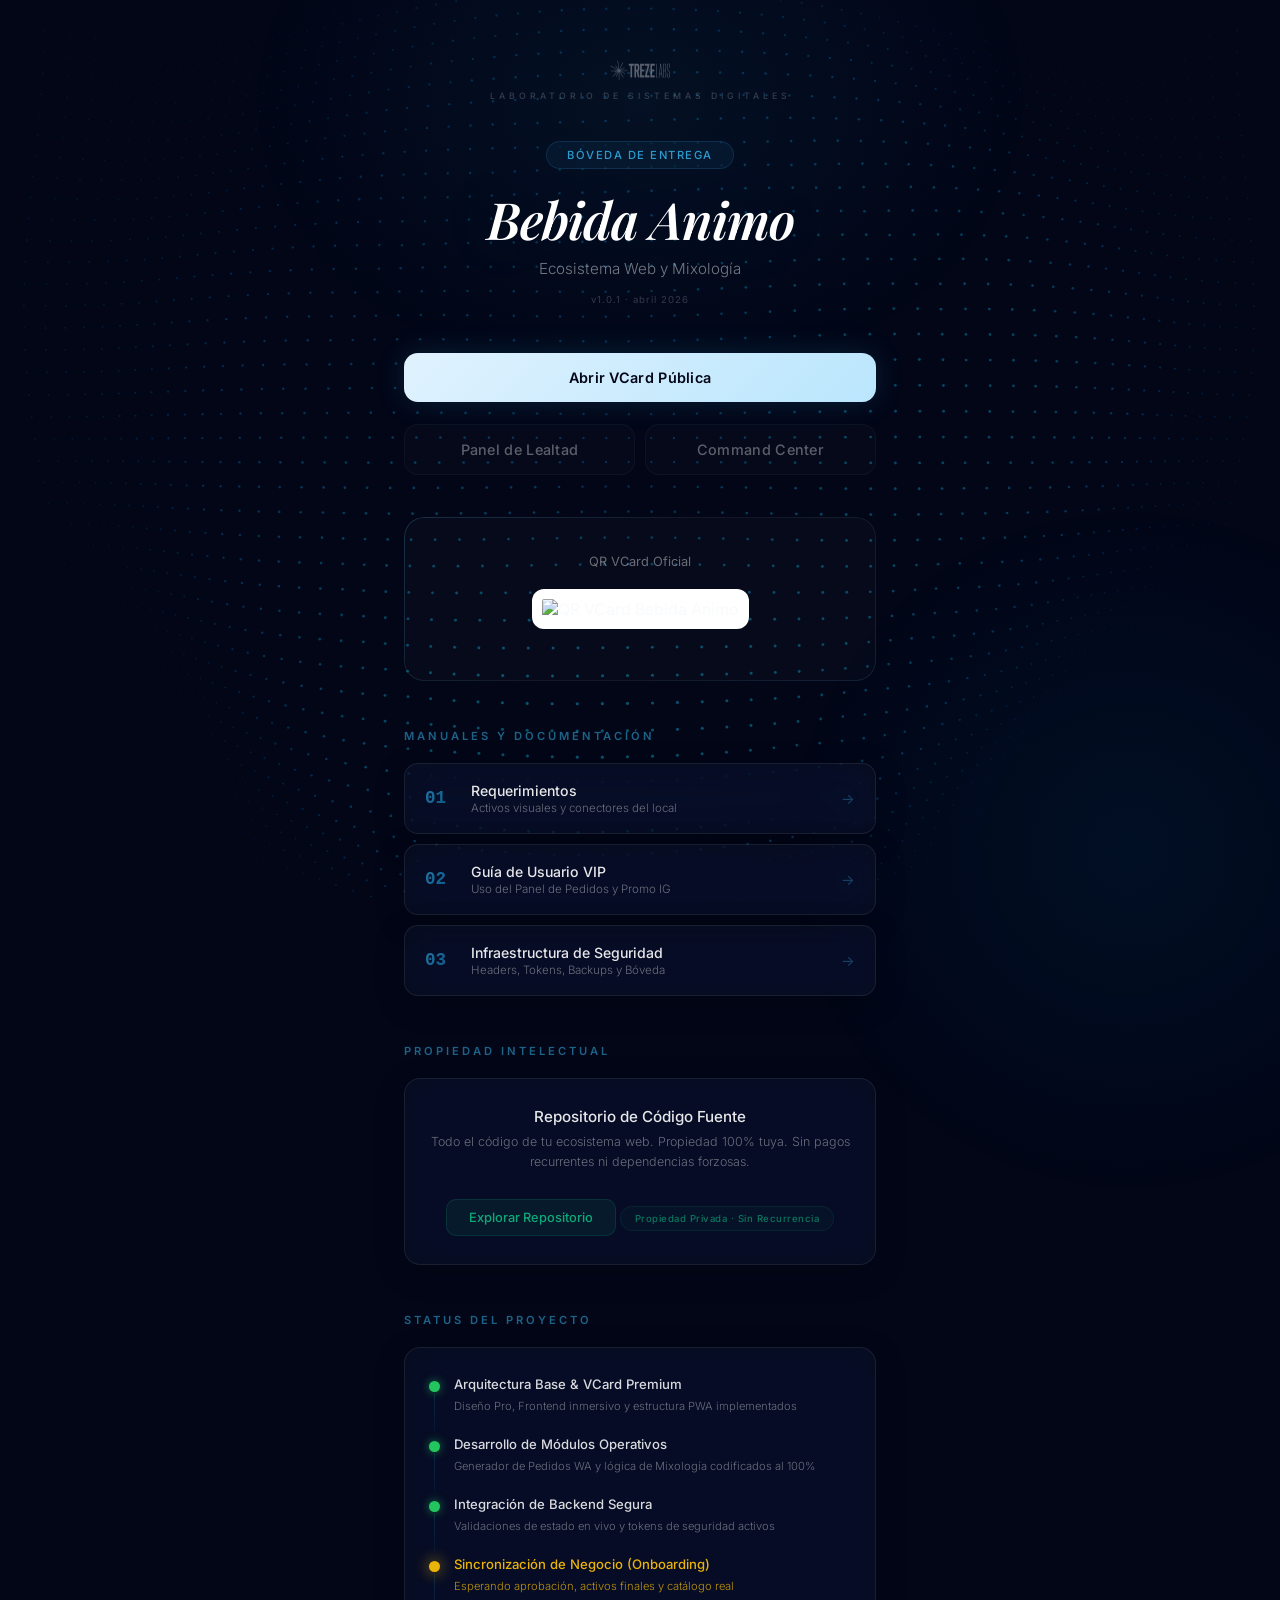
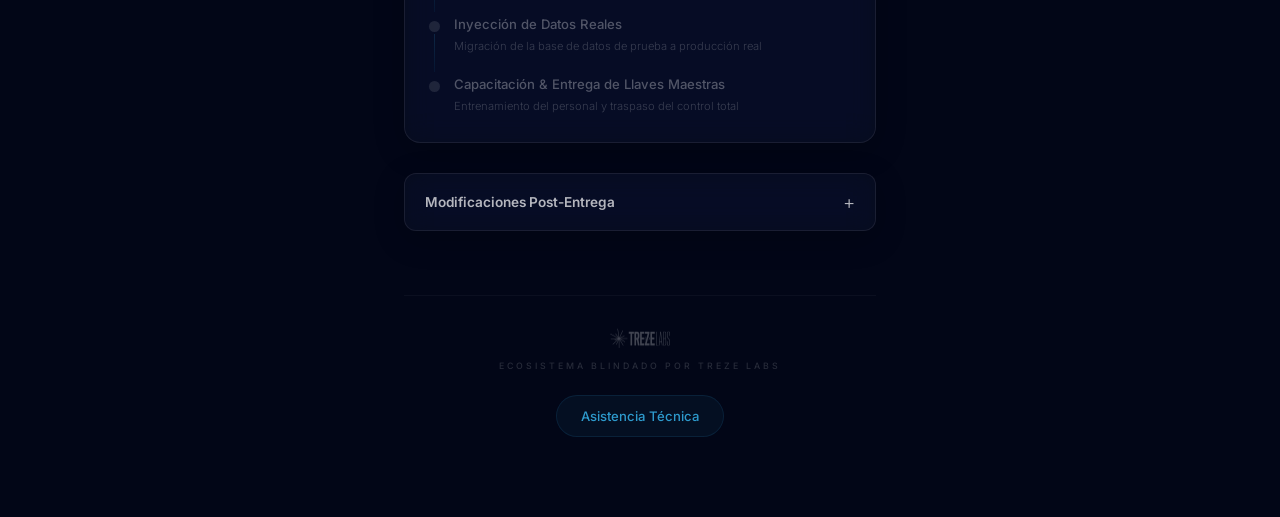
==== Documentos_Cliente/index.html @ b55b3579 "refactor(boveda): Adapt portal to Treze Labs agency 'System' standard (access grid, full timeline, a" ====
<!DOCTYPE html>
<html lang="es">
<head>
    <meta charset="UTF-8">
    <meta name="viewport" content="width=device-width, initial-scale=1.0">
    <title>Bóveda | Bebida Animo — Treze Labs</title>
    <meta name="description" content="Portal de entrega oficial — Bebida Animo por Treze Labs.">
    
    <meta property="og:title" content="Bóveda de Entrega | Bebida Animo">
    <meta property="og:description" content="Documentación completa y ecosistema premium. Construido por Treze Labs.">
    <meta property="og:url" content="https://vcard-bebida-animo.vercel.app/Documentos_Cliente">
    <meta property="og:type" content="website">

    <link rel="preconnect" href="https://fonts.googleapis.com">
    <link rel="preconnect" href="https://fonts.gstatic.com" crossorigin>
    <link href="https://fonts.googleapis.com/css2?family=Inter:wght@300;400;500;600&family=Playfair+Display:ital,wght@1,600&display=swap" rel="stylesheet">
    <style>
        * { margin:0; padding:0; box-sizing:border-box; }

        body {
            font-family: 'Inter', -apple-system, BlinkMacSystemFont, sans-serif;
            background: #020617; /* Slate-950 */
            color: #f8fafc;
            min-height: 100vh;
            overflow-x: hidden;
        }

        /* ===== 3D PARTICLE MESH ===== */
        canvas#mesh { position:fixed; top:0; left:0; width:100%; height:100%; z-index:0; }

        /* Ambient glow overlays */
        .glow-top { position:fixed; top:-200px; left:50%; transform:translateX(-50%); width:800px; height:600px; background:radial-gradient(ellipse, rgba(56,189,248,0.06) 0%, transparent 70%); z-index:0; pointer-events:none; }
        .glow-bottom { position:fixed; bottom:-300px; right:-200px; width:700px; height:700px; background:radial-gradient(ellipse, rgba(2,132,199,0.08) 0%, transparent 70%); z-index:0; pointer-events:none; }

        .container { max-width: 520px; margin: 0 auto; padding: 60px 24px 80px; position: relative; z-index: 1; }

        /* ===== TREZE HEADER ===== */
        .treze-header { text-align: center; margin-bottom: 40px; }
        .treze-header img { height: 20px; filter: brightness(0) invert(1); opacity: 0.35; margin-bottom: 6px; }
        .treze-header span { display:block; font-size:0.55rem; letter-spacing:4px; text-transform:uppercase; color:rgba(255,255,255,0.2); font-weight:500; }

        /* ===== HERO ===== */
        .hero { text-align:center; margin-bottom:48px; }
        .pill { display:inline-block; background:rgba(56,189,248,0.06); border:1px solid rgba(56,189,248,0.15); padding:6px 20px; border-radius:100px; font-size:0.7rem; font-weight:500; letter-spacing:1.5px; text-transform:uppercase; color:rgba(56,189,248,0.8); margin-bottom:24px; backdrop-filter:blur(10px); }
        .hero h1 { font-family:'Playfair Display', serif; font-style:italic; font-size:3.2rem; font-weight:600; letter-spacing:-1px; line-height:1.05; color:#fff; margin-bottom:12px; text-shadow: 0 0 80px rgba(56,189,248,0.15); }
        .hero p { font-size:0.95rem; color:rgba(255,255,255,0.45); font-weight:300; }
        .hero .ver { font-size:0.6rem; color:rgba(255,255,255,0.2); margin-top:16px; letter-spacing:1px; }

        /* ===== BUTTONS ===== */
        .btn { display:block; text-align:center; padding:16px 20px; border-radius:14px; font-size:0.9rem; font-weight:500; text-decoration:none; transition:all 0.3s cubic-bezier(.4,0,.2,1); margin-bottom:10px; letter-spacing:0.3px; position:relative; overflow:hidden; }
        .btn-primary { background:linear-gradient(135deg, #e0f2fe, #bae6fd); color:#020617; box-shadow: 0 0 30px rgba(56,189,248,0.15); font-weight: 600; }
        .btn-primary:hover { transform:translateY(-2px); box-shadow: 0 8px 40px rgba(56,189,248,0.25); }
        .btn-secondary { background:rgba(255,255,255,0.03); border:1px solid rgba(255,255,255,0.08); color:rgba(255,255,255,0.7); }
        .btn-secondary:hover { background:rgba(255,255,255,0.06); border-color:rgba(255,255,255,0.15); color:#fff; }

        /* ===== QR Carousel ===== */
        .qr-section { text-align:center; margin-bottom:48px; padding:36px 24px; background:rgba(255,255,255,0.02); border:1px solid rgba(255,255,255,0.05); border-radius:20px; position:relative; }
        .qr-section::before { content:''; position:absolute; inset:-1px; border-radius:20px; padding:1px; background:linear-gradient(135deg, rgba(56,189,248,0.15), transparent 50%, rgba(2,132,199,0.1)); -webkit-mask:linear-gradient(#fff 0 0) content-box, linear-gradient(#fff 0 0); mask:linear-gradient(#fff 0 0) content-box, linear-gradient(#fff 0 0); -webkit-mask-composite:xor; mask-composite:exclude; pointer-events:none; }
        
        .qr-carousel { display:flex; overflow-x:auto; gap:20px; scroll-snap-type:x mandatory; padding-bottom:10px; margin-bottom:5px; scrollbar-width:none; justify-content: center;}
        .qr-carousel::-webkit-scrollbar { display:none; }
        .qr-slide { flex: 0 0 100%; scroll-snap-align:center; }
        .qr-slide p { font-size:0.8rem; color:rgba(255,255,255,0.4); margin-bottom:20px; }
        .qr-slide img { width:150px; height:150px; border-radius:12px; padding:10px; background:#fff; margin:0 auto; }
        
        /* ===== SECTION TITLE ===== */
        .section-title { font-size:0.7rem; font-weight:600; letter-spacing:3px; text-transform:uppercase; color:rgba(56,189,248,0.5); margin:48px 0 20px; }

        /* ===== DOC CARDS ===== */
        .doc-card { display:flex; align-items:center; gap:16px; padding:18px 20px; border-radius:14px; margin-bottom:10px; transition:all 0.3s; text-decoration:none; color:inherit; position:relative; background: rgba(15, 23, 42, 0.4); backdrop-filter: blur(16px) saturate(180%); -webkit-backdrop-filter: blur(16px) saturate(180%); border: 1px solid rgba(255, 255, 255, 0.08); box-shadow: 0 8px 32px 0 rgba(0, 0, 0, 0.2); }
        .doc-card:hover { transform:translateY(-1px); box-shadow: 0 10px 40px rgba(56,189,248,0.1); }
        .doc-num { font-size:1.1rem; font-weight:800; background:linear-gradient(135deg, rgba(56,189,248,0.6), rgba(2,132,199,0.6)); -webkit-background-clip:text; -webkit-text-fill-color:transparent; background-clip:text; width:30px; flex-shrink:0; font-family:monospace; }
        .doc-info h3 { font-size:0.88rem; font-weight:500; color:rgba(255,255,255,0.9); margin-bottom:2px; }
        .doc-info p { font-size:0.72rem; color:rgba(255,255,255,0.4); font-weight:300; }
        .doc-arrow { margin-left:auto; font-size:0.9rem; color:rgba(56,189,248,0.3); flex-shrink:0; transition:all 0.3s; }
        .doc-card:hover .doc-arrow { color:rgba(56,189,248,0.8); transform:translateX(3px); }

        /* ===== SOURCE CODE ===== */
        .source-card { padding:28px 24px; border-radius:16px; text-align:center; position:relative; margin-bottom: 20px; background: rgba(15, 23, 42, 0.4); backdrop-filter: blur(16px) saturate(180%); -webkit-backdrop-filter: blur(16px) saturate(180%); border: 1px solid rgba(255, 255, 255, 0.08); box-shadow: 0 8px 32px 0 rgba(0, 0, 0, 0.2); }
        .source-card::before { content:''; position:absolute; inset:-1px; border-radius:inherit; padding:1px; background:linear-gradient(180deg, rgba(16,185,129,0.15), transparent 60%); -webkit-mask:linear-gradient(#fff 0 0) content-box, linear-gradient(#fff 0 0); mask:linear-gradient(#fff 0 0) content-box, linear-gradient(#fff 0 0); -webkit-mask-composite:xor; mask-composite:exclude; pointer-events:none; }
        .source-card h3 { font-size:0.95rem; font-weight:500; color:rgba(255,255,255,0.9); margin-bottom:6px; }
        .source-card p { font-size:0.78rem; color:rgba(255,255,255,0.4); font-weight:300; line-height:1.6; margin-bottom:18px; }
        .source-btn { display:inline-block; background:rgba(16,185,129,0.08); border:1px solid rgba(16,185,129,0.15); color:rgba(16,185,129,0.9); padding:10px 22px; border-radius:10px; font-size:0.8rem; font-weight:500; text-decoration:none; transition:all 0.3s; }
        .source-btn:hover { background:rgba(16,185,129,0.15); border-color:rgba(16,185,129,0.3); box-shadow: 0 0 20px rgba(16,185,129,0.08); }
        .guarantee { display:inline-flex; align-items:center; gap:6px; padding:6px 14px; border-radius:100px; background:rgba(16,185,129,0.04); border:1px solid rgba(16,185,129,0.1); font-size:0.6rem; color:rgba(16,185,129,0.6); font-weight:500; letter-spacing:0.5px; margin-top:16px; }

        /* ===== TIMELINE ===== */
        .timeline { padding:28px 24px; border-radius:16px; background: rgba(15, 23, 42, 0.4); backdrop-filter: blur(16px) saturate(180%); -webkit-backdrop-filter: blur(16px) saturate(180%); border: 1px solid rgba(255, 255, 255, 0.08); box-shadow: 0 8px 32px 0 rgba(0, 0, 0, 0.2); }
        .tl-item { display:flex; gap:14px; margin-bottom:22px; position:relative; }
        .tl-item:last-child { margin-bottom:0; }
        .tl-item:not(:last-child)::after { content:''; position:absolute; left:5px; top:18px; bottom:-18px; width:1px; background:linear-gradient(180deg, rgba(56,189,248,0.15), rgba(2,132,199,0.08)); }
        .tl-dot { width:11px; height:11px; border-radius:50%; margin-top:5px; z-index:2; position:relative; flex-shrink:0; background:linear-gradient(135deg, #06b6d4, #a855f7); animation: dotPulse 2s infinite alternate; }
        @keyframes dotPulse {
            0% { box-shadow: 0 0 5px rgba(6,182,212,0.3); transform:scale(0.85); opacity: 0.8; }
            100% { box-shadow: 0 0 15px rgba(168,85,247,0.8), 0 0 25px rgba(6,182,212,0.5); transform:scale(1.2); opacity: 1; }
        }
        .tl-item:nth-child(1) .tl-dot { animation-delay: 0s; }
        .tl-item:nth-child(2) .tl-dot { animation-delay: 0.3s; }
        .tl-item:nth-child(3) .tl-dot { animation-delay: 0.6s; }
        .tl-item:nth-child(4) .tl-dot { animation-delay: 0.9s; }
        .tl-item:last-child .tl-dot { background:#22c55e; box-shadow: 0 0 10px rgba(34,197,94,0.6); animation:none; }
        
        .tl-dot.pending { background:#eab308; box-shadow:0 0 15px rgba(234,179,8,0.8); animation: dotPulse 2s infinite alternate;}

        /* ===== LED HOVER EFFECT ===== */
        .hover-led { position:relative; overflow:hidden; transition: all 0.3s; }
        .hover-led::before { content:''; position:absolute; top:0; left:0; width:45%; height:2px; background:linear-gradient(90deg, transparent 0%, #38bdf8 50%, transparent 100%); box-shadow: 0 0 15px rgba(56,189,248,0.8), 0 0 5px rgba(56,189,248,1); opacity:0; transition:opacity 0.4s; pointer-events:none; z-index:10; }
        .hover-led:hover::before { opacity:1; }
        .hover-led:hover { border-color: rgba(56,189,248,0.2) !important; background:rgba(56,189,248,0.02); }

        /* ===== FUTURE INTERVENTIONS ===== */
        .future-interventions { margin-top:30px; padding:16px 20px; transition:all 0.3s; border-radius:12px; background: rgba(15, 23, 42, 0.4); backdrop-filter: blur(16px) saturate(180%); -webkit-backdrop-filter: blur(16px) saturate(180%); border: 1px solid rgba(255, 255, 255, 0.08); box-shadow: 0 8px 32px 0 rgba(0, 0, 0, 0.2); }
        .future-interventions summary { font-size:0.85rem; font-weight:600; color:rgba(255,255,255,0.7); cursor:pointer; list-style:none; display:flex; align-items:center; justify-content:space-between; outline:none; }
        .future-interventions summary::-webkit-details-marker { display:none; }
        .future-interventions summary::after { content:'+'; font-size:1.2rem; font-weight:300; transition:0.3s; }
        .future-interventions[open] summary::after { transform:rotate(45deg); color:#38bdf8; }
        .future-interventions[open] { border-color:rgba(56,189,248,0.3) !important; background:rgba(15, 23, 42, 0.6); }
        .fi-content { padding-top:16px; margin-top:16px; border-top:1px solid rgba(255,255,255,0.05); }
        .fi-warning { font-size:0.75rem; color:#fca5a5; background:rgba(239,68,68,0.1); padding:10px 14px; border-radius:8px; border-left:3px solid #ef4444; margin-bottom:16px; line-height:1.5; }
        .fi-content table { width:100%; border-collapse:collapse; margin-bottom:16px; }
        .fi-content th { font-size:0.7rem; text-transform:uppercase; color:rgba(56,189,248,0.6); text-align:left; padding:8px 0; border-bottom:1px solid rgba(255,255,255,0.05); }
        .fi-content td { padding:12px 0; border-bottom:1px solid rgba(255,255,255,0.02); vertical-align:top; }
        .fi-content td strong { display:block; font-size:0.85rem; color:rgba(255,255,255,0.9); }
        .fi-content td span { display:block; font-size:0.7rem; color:rgba(255,255,255,0.4); margin-top:2px; }
        .fi-content td:last-child { text-align:right; font-weight:600; color:#38bdf8; font-family:monospace; font-size:0.9rem; }
        .wa-btn-small { display:inline-flex; align-items:center; background:rgba(34,197,94,0.1); border:1px solid rgba(34,197,94,0.2); color:#4ade80; padding:8px 16px; border-radius:100px; font-size:0.75rem; font-weight:500; text-decoration:none; transition:all 0.3s; }
        .wa-btn-small:hover { background:rgba(34,197,94,0.15); border-color:rgba(34,197,94,0.3); transform:translateY(-1px); }
        .tl-info strong { display:block; font-size:0.82rem; font-weight:500; color:rgba(255,255,255,0.85); margin-bottom:2px; }
        .tl-info span { font-size:0.7rem; color:rgba(255,255,255,0.4); font-weight:300; }

        /* ===== FOOTER ===== */
        .footer { text-align:center; margin-top:64px; padding-top:32px; border-top:1px solid rgba(255,255,255,0.04); }
        .footer img { height:20px; filter:brightness(0) invert(1); opacity:0.25; margin-bottom:8px; }
        .footer .sig { font-size:0.55rem; color:rgba(255,255,255,0.15); letter-spacing:3px; text-transform:uppercase; margin-bottom:24px; font-weight: 500; }
        .wa-btn { display:inline-flex; align-items:center; gap:8px; background:rgba(56,189,248,0.05); border:1px solid rgba(56,189,248,0.1); color:rgba(56,189,248,0.8); padding:12px 24px; border-radius:100px; font-weight:500; text-decoration:none; font-size:0.82rem; transition:all 0.3s; }
        .wa-btn:hover { background:rgba(56,189,248,0.1); border-color:rgba(56,189,248,0.2); box-shadow: 0 0 20px rgba(56,189,248,0.08); transform:translateY(-1px); }
    </style>
</head>
<body>

    <!-- 3D Particle Mesh -->
    <canvas id="mesh"></canvas>
    <div class="glow-top"></div>
    <div class="glow-bottom"></div>

    <div class="container">

        <div class="treze-header">
            <img src="../treze_footer.png" alt="Treze Labs">
            <span>Laboratorio de Sistemas Digitales</span>
        </div>

        <div class="hero">
            <div class="pill">Bóveda de Entrega</div>
            <h1>Bebida Animo</h1>
            <p>Ecosistema Web y Mixología</p>
            <div class="ver">v1.0.1 · abril 2026</div>
        </div>

        <div class="access-grid" style="display:grid; grid-template-columns: 1fr; gap:12px; margin-bottom: 2rem;">
            <a href="https://vcard-bebida-animo.vercel.app/" target="_blank" class="btn btn-primary">Abrir VCard Pública</a>
            <div style="display:grid; grid-template-columns: 1fr 1fr; gap:10px;">
                <a href="#" class="btn btn-secondary" style="opacity:0.5; cursor:not-allowed;">Panel de Lealtad</a>
                <a href="#" class="btn btn-secondary" style="opacity:0.5; cursor:not-allowed;">Command Center</a>
            </div>
        </div>
        
        <div class="qr-section">
            <div class="qr-carousel" id="qr-slider">
                <div class="qr-slide" id="slide0">
                    <p>QR VCard Oficial</p>
                    <img src="https://api.qrserver.com/v1/create-qr-code/?size=320x320&data=https://vcard-bebida-animo.vercel.app/&bgcolor=FFFFFF&color=020617&format=svg" alt="QR VCard Bebida Animo">
                </div>
            </div>
        </div>

        <div class="section-title">Manuales y Documentación</div>

        <a href="01_Requerimientos_Onboarding.html" target="_blank" class="doc-card hover-led">
            <div class="doc-num">01</div>
            <div class="doc-info">
                <h3>Requerimientos</h3>
                <p>Activos visuales y conectores del local</p>
            </div>
            <div class="doc-arrow">→</div>
        </a>

        <a href="02_Guia_de_Uso_Detallada.html" target="_blank" class="doc-card hover-led">
            <div class="doc-num">02</div>
            <div class="doc-info">
                <h3>Guía de Usuario VIP</h3>
                <p>Uso del Panel de Pedidos y Promo IG</p>
            </div>
            <div class="doc-arrow">→</div>
        </a>

        <a href="03_Guia_de_Infraestructura.html" target="_blank" class="doc-card hover-led">
            <div class="doc-num">03</div>
            <div class="doc-info">
                <h3>Infraestructura de Seguridad</h3>
                <p>Headers, Tokens, Backups y Bóveda</p>
            </div>
            <div class="doc-arrow">→</div>
        </a>

        <div class="section-title">Propiedad Intelectual</div>

        <div class="source-card hover-led">
            <h3>Repositorio de Código Fuente</h3>
            <p>Todo el código de tu ecosistema web. Propiedad 100% tuya. Sin pagos recurrentes ni dependencias forzosas.</p>
            <a href="https://github.com/marte131324/vcard-bebida-animo" target="_blank" class="source-btn">Explorar Repositorio</a>
            <div class="guarantee">Propiedad Privada · Sin Recurrencia</div>
        </div>

        <div class="section-title">Status del Proyecto</div>

        <div class="timeline hover-led">
            <div class="tl-item">
                <div class="tl-dot done" style="background:#22c55e; box-shadow:0 0 10px rgba(34,197,94,0.6); animation:none;"></div>
                <div class="tl-info">
                    <strong>Arquitectura Base & VCard Premium</strong>
                    <span>Diseño Pro, Frontend inmersivo y estructura PWA implementados</span>
                </div>
            </div>
            <div class="tl-item">
                <div class="tl-dot done" style="background:#22c55e; box-shadow:0 0 10px rgba(34,197,94,0.6); animation:none;"></div>
                <div class="tl-info">
                    <strong>Desarrollo de Módulos Operativos</strong>
                    <span>Generador de Pedidos WA y lógica de Mixología codificados al 100%</span>
                </div>
            </div>
            <div class="tl-item">
                <div class="tl-dot done" style="background:#22c55e; box-shadow:0 0 10px rgba(34,197,94,0.6); animation:none;"></div>
                <div class="tl-info">
                    <strong>Integración de Backend Segura</strong>
                    <span>Validaciones de estado en vivo y tokens de seguridad activos</span>
                </div>
            </div>
            <div class="tl-item">
                <div class="tl-dot pending" style="background:#eab308; box-shadow:0 0 15px rgba(234,179,8,0.8); animation: dotPulse 2s infinite alternate;"></div>
                <div class="tl-info">
                    <strong style="color:#eab308;">Sincronización de Negocio (Onboarding)</strong>
                    <span style="color:rgba(234,179,8,0.8);">Esperando aprobación, activos finales y catálogo real</span>
                </div>
            </div>
            <div class="tl-item">
                <div class="tl-dot locked" style="background:rgba(255,255,255,0.1); animation:none; box-shadow:none;"></div>
                <div class="tl-info">
                    <strong style="color:rgba(255,255,255,0.3);">Inyección de Datos Reales</strong>
                    <span style="color:rgba(255,255,255,0.2);">Migración de la base de datos de prueba a producción real</span>
                </div>
            </div>
            <div class="tl-item">
                <div class="tl-dot locked" style="background:rgba(255,255,255,0.1); animation:none; box-shadow:none;"></div>
                <div class="tl-info">
                    <strong style="color:rgba(255,255,255,0.3);">Capacitación & Entrega de Llaves Maestras</strong>
                    <span style="color:rgba(255,255,255,0.2);">Entrenamiento del personal y traspaso del control total</span>
                </div>
            </div>
        </div>

        <details class="future-interventions hover-led">
            <summary>Modificaciones Post-Entrega</summary>
            <div class="fi-content">
                <p class="fi-warning">El ecosistema es estable y ha sido sellado. Cualquier intervención externa puede comprometer la seguridad de los datos.</p>
                <table>
                    <tr><th>Tipo de Modificación</th><th>Costo de Agencia</th></tr>
                    <tr><td><strong>Sencilla</strong><br><span>Actualización de textos cortos, cambios de enlaces o ajuste de paleta de colores.</span></td><td>$200 MXN</td></tr>
                    <tr><td><strong>Avanzada</strong><br><span>Creación de nuevas secciones, actualización/cambio de imágenes, flujos lógicos complejos UX o integración de APIs.</span></td><td>$500 MXN</td></tr>
                </table>
                <div style="text-align: right; margin-top: 10px;">
                    <a href="https://wa.me/522214092478?text=Hola%20Treze%20Labs%2C%20requiero%20una%20intervencion..." class="wa-btn-small" target="_blank">Contactar Soporte Técnico</a>
                </div>
            </div>
        </details>

        <div class="footer">
            <img src="../treze_footer.png" alt="Treze Labs">
            <div class="sig">Ecosistema Blindado por Treze Labs</div>
            <a href="https://wa.me/522214092478?text=Hola%20Christian%2C%20estoy%20revisando%20la%20b%C3%B3veda%20de%20Bebida%20Animo." class="wa-btn" target="_blank">Asistencia Técnica</a>
        </div>

    </div>

    <script>
    // === 3D Perspective Particle Mesh ===
    const c = document.getElementById('mesh');
    const ctx = c.getContext('2d');
    let W, H;

    function resize() { W = c.width = window.innerWidth; H = c.height = window.innerHeight; }
    window.addEventListener('resize', resize);
    resize();

    const COLS = 60, ROWS = 40;
    const points = [];
    for (let j = 0; j < ROWS; j++) {
        for (let i = 0; i < COLS; i++) {
            points.push({ gx: i, gy: j });
        }
    }

    let t = 0;
    
    let mouse = { x: W/2, y: H/2, targetX: W/2, targetY: H/2 };
    window.addEventListener('mousemove', e => {
        mouse.targetX = e.clientX;
        mouse.targetY = e.clientY;
    });

    function draw() {
        ctx.clearRect(0, 0, W, H);
        t += 0.008;
        
        mouse.x += (mouse.targetX - mouse.x) * 0.05;
        mouse.y += (mouse.targetY - mouse.y) * 0.05;

        const cx = W / 2 + (W/2 - mouse.x) * 0.1;
        const cy = H / 2 + (H/2 - mouse.y) * 0.1;
        
        const gridW = Math.max(W, 1200);
        const gridH = Math.max(H, 800);
        const offsetX = (W - gridW) / 2;
        const offsetY = (H - gridH) / 2;
        
        const spX = gridW / (COLS - 1);
        const spY = gridH / (ROWS - 1);

        for (let p of points) {
            let x = p.gx * spX + offsetX;
            let y = p.gy * spY + offsetY;

            const distToMouse = Math.sqrt((x - mouse.x)**2 + (y - mouse.y)**2);
            const mouseEffect = Math.max(0, 300 - distToMouse) / 300 * 15; 

            const d = Math.sqrt((x - W/2) ** 2 + (y - H/2) ** 2);
            const wave = Math.sin(d * 0.008 - t * 2.5) * 12;
            const wave2 = Math.cos(x * 0.005 + t * 1.8) * Math.sin(y * 0.006 - t) * 8;
            
            const z = wave + wave2 + mouseEffect;

            const scale = 1 + z * 0.008;
            const px = cx + (x - cx) * scale;
            const py = cy + (y - cy) * scale;

            const bright = 0.08 + (z + 20) / 50 * 0.4;
            const radius = 0.6 + (z + 20) / 50 * 1.2;

            const r = Math.floor(10 + z * 0.5);   
            const g = Math.floor(120 + z * 4);    
            const b = Math.floor(200 + z * 2);    

            ctx.beginPath();
            ctx.arc(px, py, Math.max(0.3, radius), 0, Math.PI * 2);
            ctx.fillStyle = `rgba(${r},${g},${b},${Math.max(0.02, bright)})`;
            ctx.fill();
        }

        ctx.strokeStyle = 'rgba(56,189,248,0.015)';
        ctx.lineWidth = 0.5;
        for (let j = 0; j < ROWS - 1; j++) {
            for (let i = 0; i < COLS - 1; i++) {
                const idx = j * COLS + i;
                const p1 = points[idx];
                const p2 = points[idx + 1];

                const calcPoint = (p) => {
                    let x = p.gx * spX + offsetX, y = p.gy * spY + offsetY;
                    let distM = Math.sqrt((x - mouse.x)**2 + (y - mouse.y)**2);
                    let mE = Math.max(0, 300 - distM) / 300 * 15;
                    let d = Math.sqrt((x - W/2) ** 2 + (y - H/2) ** 2);
                    let z = Math.sin(d * 0.008 - t * 2.5) * 12 + Math.cos(x * 0.005 + t * 1.8) * Math.sin(y * 0.006 - t) * 8 + mE;
                    let s = 1 + z * 0.008;
                    return [cx + (x - cx) * s, cy + (y - cy) * s];
                };

                const [px1, py1] = calcPoint(p1);
                const [px2, py2] = calcPoint(p2);

                ctx.beginPath();
                ctx.moveTo(px1, py1);
                ctx.lineTo(px2, py2);
                ctx.stroke();
            }
        }

        requestAnimationFrame(draw);
    }
    draw();
    </script>

</body>
</html>
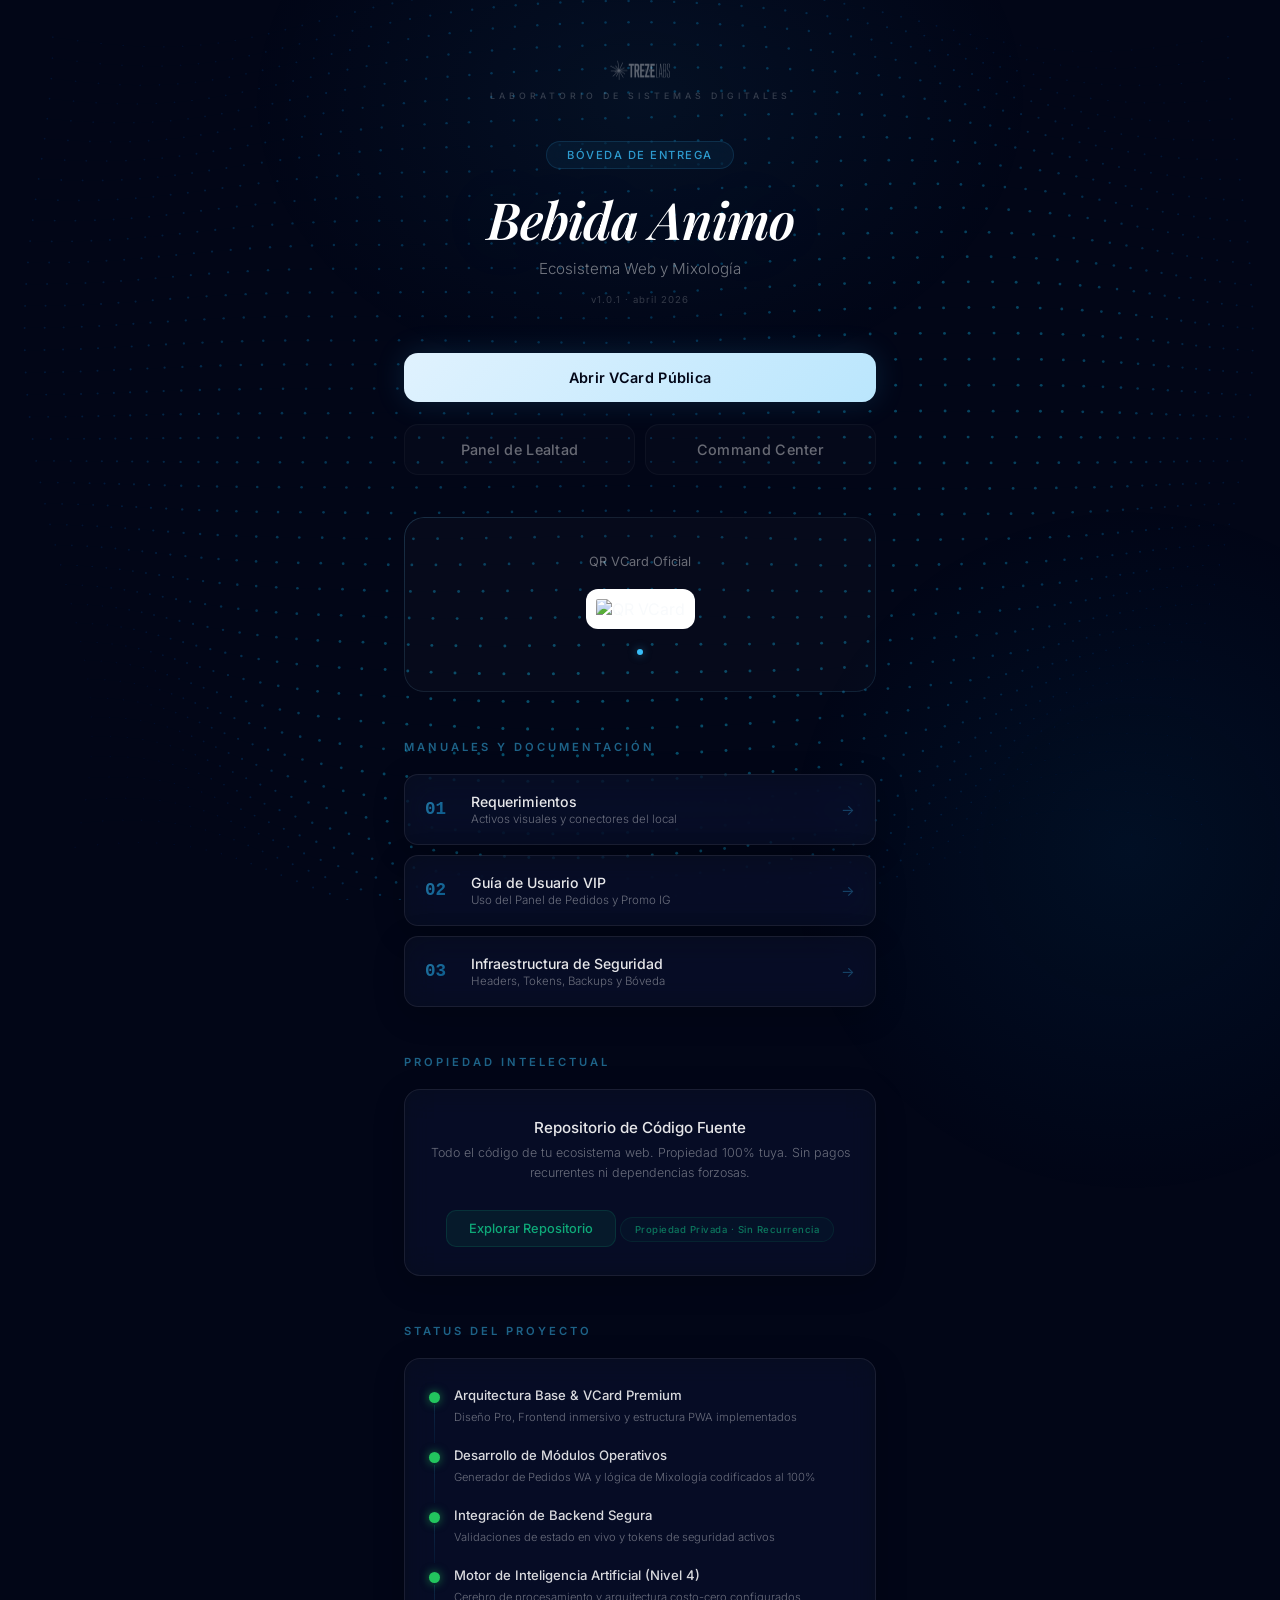
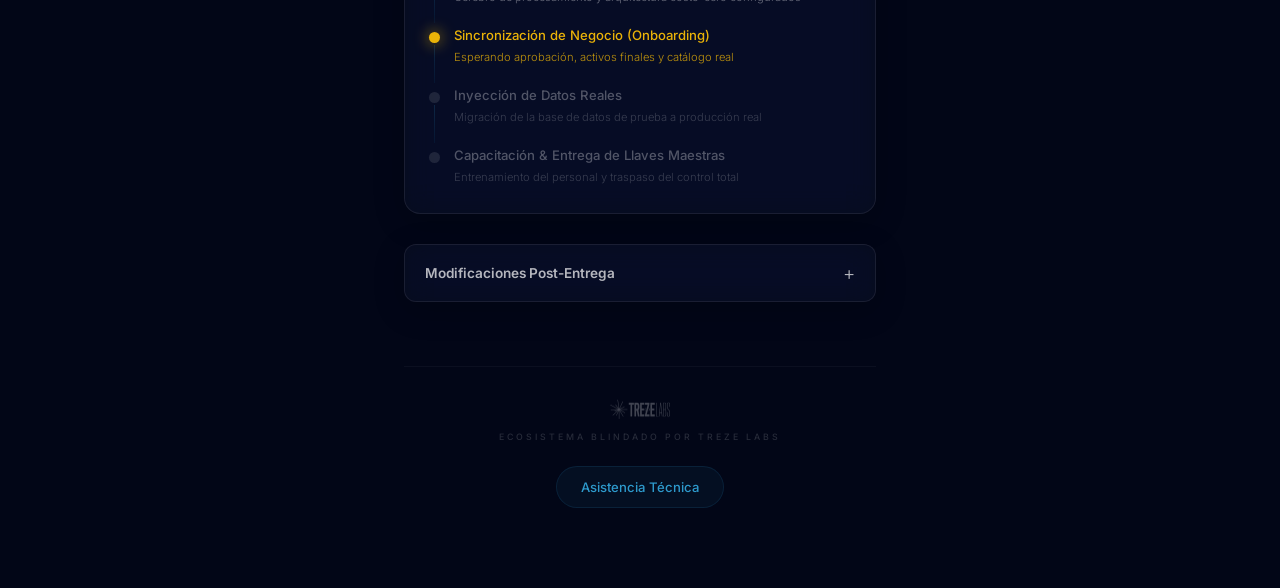
==== commit 21300e54: "final: Perfect agency clone of the Bóveda portal for Bebida Animo (source of truth match)" ====
--- a/Documentos_Cliente/index.html
+++ b/Documentos_Cliente/index.html
@@ -6,8 +6,10 @@
     <title>Bóveda | Bebida Animo — Treze Labs</title>
     <meta name="description" content="Portal de entrega oficial — Bebida Animo por Treze Labs.">
     
+    <!-- Open Graph Metadata para evitar fallos HTTP en scrapers (WhatsApp, FB, LinkedIn) -->
     <meta property="og:title" content="Bóveda de Entrega | Bebida Animo">
-    <meta property="og:description" content="Documentación completa y ecosistema premium. Construido por Treze Labs.">
+    <meta property="og:description" content="Documentación completa, códigos de acceso y manual de marca. Construido por Treze Labs.">
+    <meta property="og:image:type" content="image/jpeg">
     <meta property="og:url" content="https://vcard-bebida-animo.vercel.app/Documentos_Cliente">
     <meta property="og:type" content="website">
 
@@ -50,19 +52,23 @@
         .btn { display:block; text-align:center; padding:16px 20px; border-radius:14px; font-size:0.9rem; font-weight:500; text-decoration:none; transition:all 0.3s cubic-bezier(.4,0,.2,1); margin-bottom:10px; letter-spacing:0.3px; position:relative; overflow:hidden; }
         .btn-primary { background:linear-gradient(135deg, #e0f2fe, #bae6fd); color:#020617; box-shadow: 0 0 30px rgba(56,189,248,0.15); font-weight: 600; }
         .btn-primary:hover { transform:translateY(-2px); box-shadow: 0 8px 40px rgba(56,189,248,0.25); }
-        .btn-secondary { background:rgba(255,255,255,0.03); border:1px solid rgba(255,255,255,0.08); color:rgba(255,255,255,0.7); }
-        .btn-secondary:hover { background:rgba(255,255,255,0.06); border-color:rgba(255,255,255,0.15); color:#fff; }
+        .btn-secondary { background:rgba(255,255,255,0.03); color:rgba(255,255,255,0.8); border:1px solid rgba(255,255,255,0.08); }
+        .btn-secondary:hover { background:rgba(255,255,255,0.06); border-color:rgba(56,189,248,0.2); transform:translateY(-1px); box-shadow: 0 0 20px rgba(56,189,248,0.05); }
 
         /* ===== QR Carousel ===== */
         .qr-section { text-align:center; margin-bottom:48px; padding:36px 24px; background:rgba(255,255,255,0.02); border:1px solid rgba(255,255,255,0.05); border-radius:20px; position:relative; }
         .qr-section::before { content:''; position:absolute; inset:-1px; border-radius:20px; padding:1px; background:linear-gradient(135deg, rgba(56,189,248,0.15), transparent 50%, rgba(2,132,199,0.1)); -webkit-mask:linear-gradient(#fff 0 0) content-box, linear-gradient(#fff 0 0); mask:linear-gradient(#fff 0 0) content-box, linear-gradient(#fff 0 0); -webkit-mask-composite:xor; mask-composite:exclude; pointer-events:none; }
         
-        .qr-carousel { display:flex; overflow-x:auto; gap:20px; scroll-snap-type:x mandatory; padding-bottom:10px; margin-bottom:5px; scrollbar-width:none; justify-content: center;}
+        .qr-carousel { display:flex; overflow-x:auto; gap:20px; scroll-snap-type:x mandatory; padding-bottom:10px; margin-bottom:5px; scrollbar-width:none; }
         .qr-carousel::-webkit-scrollbar { display:none; }
         .qr-slide { flex: 0 0 100%; scroll-snap-align:center; }
         .qr-slide p { font-size:0.8rem; color:rgba(255,255,255,0.4); margin-bottom:20px; }
         .qr-slide img { width:150px; height:150px; border-radius:12px; padding:10px; background:#fff; margin:0 auto; }
         
+        .qr-dots { display:flex; justify-content:center; gap:8px; margin-top:10px; }
+        .qr-dot { width:6px; height:6px; border-radius:50%; background:rgba(255,255,255,0.2); transition:0.3s; }
+        .qr-dot.active { background:#38bdf8; box-shadow:0 0 8px rgba(56,189,248,0.5); }
+
         /* ===== SECTION TITLE ===== */
         .section-title { font-size:0.7rem; font-weight:600; letter-spacing:3px; text-transform:uppercase; color:rgba(56,189,248,0.5); margin:48px 0 20px; }
 
@@ -98,9 +104,8 @@
         .tl-item:nth-child(2) .tl-dot { animation-delay: 0.3s; }
         .tl-item:nth-child(3) .tl-dot { animation-delay: 0.6s; }
         .tl-item:nth-child(4) .tl-dot { animation-delay: 0.9s; }
+        .tl-item:nth-child(5) .tl-dot { animation-delay: 1.2s; }
         .tl-item:last-child .tl-dot { background:#22c55e; box-shadow: 0 0 10px rgba(34,197,94,0.6); animation:none; }
-        
-        .tl-dot.pending { background:#eab308; box-shadow:0 0 15px rgba(234,179,8,0.8); animation: dotPulse 2s infinite alternate;}
 
         /* ===== LED HOVER EFFECT ===== */
         .hover-led { position:relative; overflow:hidden; transition: all 0.3s; }
@@ -160,23 +165,25 @@
         <div class="access-grid" style="display:grid; grid-template-columns: 1fr; gap:12px; margin-bottom: 2rem;">
             <a href="https://vcard-bebida-animo.vercel.app/" target="_blank" class="btn btn-primary">Abrir VCard Pública</a>
             <div style="display:grid; grid-template-columns: 1fr 1fr; gap:10px;">
-                <a href="#" class="btn btn-secondary" style="opacity:0.5; cursor:not-allowed;">Panel de Lealtad</a>
-                <a href="#" class="btn btn-secondary" style="opacity:0.5; cursor:not-allowed;">Command Center</a>
-            </div>
-        </div>
-        
+                <a href="#" target="_blank" class="btn btn-secondary" style="opacity:0.5; cursor:not-allowed;">Panel de Lealtad</a>
+                <a href="#" target="_blank" class="btn btn-secondary" style="opacity:0.5; cursor:not-allowed;">Command Center</a>
+            </div>
+        </div>
         <div class="qr-section">
             <div class="qr-carousel" id="qr-slider">
                 <div class="qr-slide" id="slide0">
                     <p>QR VCard Oficial</p>
-                    <img src="https://api.qrserver.com/v1/create-qr-code/?size=320x320&data=https://vcard-bebida-animo.vercel.app/&bgcolor=FFFFFF&color=020617&format=svg" alt="QR VCard Bebida Animo">
-                </div>
+                    <img src="https://api.qrserver.com/v1/create-qr-code/?size=320x320&data=https://vcard-bebida-animo.vercel.app/&bgcolor=FFFFFF&color=020617&format=svg" alt="QR VCard">
+                </div>
+            </div>
+            <div class="qr-dots">
+                <div class="qr-dot active"></div>
             </div>
         </div>
 
         <div class="section-title">Manuales y Documentación</div>
 
-        <a href="01_Requerimientos_Onboarding.html" target="_blank" class="doc-card hover-led">
+        <a href="./01_Requerimientos_Onboarding.html" target="_blank" class="doc-card hover-led">
             <div class="doc-num">01</div>
             <div class="doc-info">
                 <h3>Requerimientos</h3>
@@ -185,7 +192,7 @@
             <div class="doc-arrow">→</div>
         </a>
 
-        <a href="02_Guia_de_Uso_Detallada.html" target="_blank" class="doc-card hover-led">
+        <a href="./02_Guia_de_Uso_Detallada.html" target="_blank" class="doc-card hover-led">
             <div class="doc-num">02</div>
             <div class="doc-info">
                 <h3>Guía de Usuario VIP</h3>
@@ -194,7 +201,7 @@
             <div class="doc-arrow">→</div>
         </a>
 
-        <a href="03_Guia_de_Infraestructura.html" target="_blank" class="doc-card hover-led">
+        <a href="./03_Guia_de_Infraestructura.html" target="_blank" class="doc-card hover-led">
             <div class="doc-num">03</div>
             <div class="doc-info">
                 <h3>Infraestructura de Seguridad</h3>
@@ -234,6 +241,13 @@
                 <div class="tl-info">
                     <strong>Integración de Backend Segura</strong>
                     <span>Validaciones de estado en vivo y tokens de seguridad activos</span>
+                </div>
+            </div>
+            <div class="tl-item">
+                <div class="tl-dot done" style="background:#22c55e; box-shadow:0 0 10px rgba(34,197,94,0.6); animation:none;"></div>
+                <div class="tl-info">
+                    <strong>Motor de Inteligencia Artificial (Nivel 4)</strong>
+                    <span>Cerebro de procesamiento y arquitectura costo-cero configurados</span>
                 </div>
             </div>
             <div class="tl-item">
@@ -277,13 +291,13 @@
         <div class="footer">
             <img src="../treze_footer.png" alt="Treze Labs">
             <div class="sig">Ecosistema Blindado por Treze Labs</div>
-            <a href="https://wa.me/522214092478?text=Hola%20Christian%2C%20estoy%20revisando%20la%20b%C3%B3veda%20de%20Bebida%20Animo." class="wa-btn" target="_blank">Asistencia Técnica</a>
+            <a href="https://wa.me/522214092478" target="_blank" class="wa-btn">Asistencia Técnica</a>
         </div>
 
     </div>
 
     <script>
-    // === 3D Perspective Particle Mesh ===
+    // === 3D Perspective Particle Mesh with Mouse Reaction ===
     const c = document.getElementById('mesh');
     const ctx = c.getContext('2d');
     let W, H;
@@ -302,6 +316,7 @@
 
     let t = 0;
     
+    // Mouse tracking for interaction
     let mouse = { x: W/2, y: H/2, targetX: W/2, targetY: H/2 };
     window.addEventListener('mousemove', e => {
         mouse.targetX = e.clientX;
@@ -312,12 +327,15 @@
         ctx.clearRect(0, 0, W, H);
         t += 0.008;
         
+        // Smoothly interpolate mouse position
         mouse.x += (mouse.targetX - mouse.x) * 0.05;
         mouse.y += (mouse.targetY - mouse.y) * 0.05;
 
+        // Origin for perspective based on mouse inverted lightly to create parallax
         const cx = W / 2 + (W/2 - mouse.x) * 0.1;
         const cy = H / 2 + (H/2 - mouse.y) * 0.1;
         
+        // Fix mobile stretching by enforcing a minimum grid rendering size, centering the viewport on smaller screens
         const gridW = Math.max(W, 1200);
         const gridH = Math.max(H, 800);
         const offsetX = (W - gridW) / 2;
@@ -330,13 +348,15 @@
             let x = p.gx * spX + offsetX;
             let y = p.gy * spY + offsetY;
 
+            // Distance to mouse to create a repelling/attracting wave effect
             const distToMouse = Math.sqrt((x - mouse.x)**2 + (y - mouse.y)**2);
-            const mouseEffect = Math.max(0, 300 - distToMouse) / 300 * 15; 
+            const mouseEffect = Math.max(0, 300 - distToMouse) / 300 * 15; // Raised area near mouse
 
             const d = Math.sqrt((x - W/2) ** 2 + (y - H/2) ** 2);
             const wave = Math.sin(d * 0.008 - t * 2.5) * 12;
             const wave2 = Math.cos(x * 0.005 + t * 1.8) * Math.sin(y * 0.006 - t) * 8;
             
+            // Total height Z
             const z = wave + wave2 + mouseEffect;
 
             const scale = 1 + z * 0.008;
@@ -346,9 +366,10 @@
             const bright = 0.08 + (z + 20) / 50 * 0.4;
             const radius = 0.6 + (z + 20) / 50 * 1.2;
 
-            const r = Math.floor(10 + z * 0.5);   
-            const g = Math.floor(120 + z * 4);    
-            const b = Math.floor(200 + z * 2);    
+            // Blue monochromatic color shift: cyan to deep blue
+            const r = Math.floor(10 + z * 0.5);   // very low red
+            const g = Math.floor(120 + z * 4);    // medium green/cyan
+            const b = Math.floor(200 + z * 2);    // high blue
 
             ctx.beginPath();
             ctx.arc(px, py, Math.max(0.3, radius), 0, Math.PI * 2);
@@ -387,6 +408,16 @@
         requestAnimationFrame(draw);
     }
     draw();
+
+    // QR Slider Logic
+    document.getElementById('qr-slider').addEventListener('scroll', function (e) {
+        const dots = document.querySelectorAll('.qr-dot');
+        const scrollIndex = Math.round(this.scrollLeft / this.clientWidth);
+        dots.forEach((dot, index) => {
+            if (index === scrollIndex) dot.classList.add('active');
+            else dot.classList.remove('active');
+        });
+    });
     </script>
 
 </body>
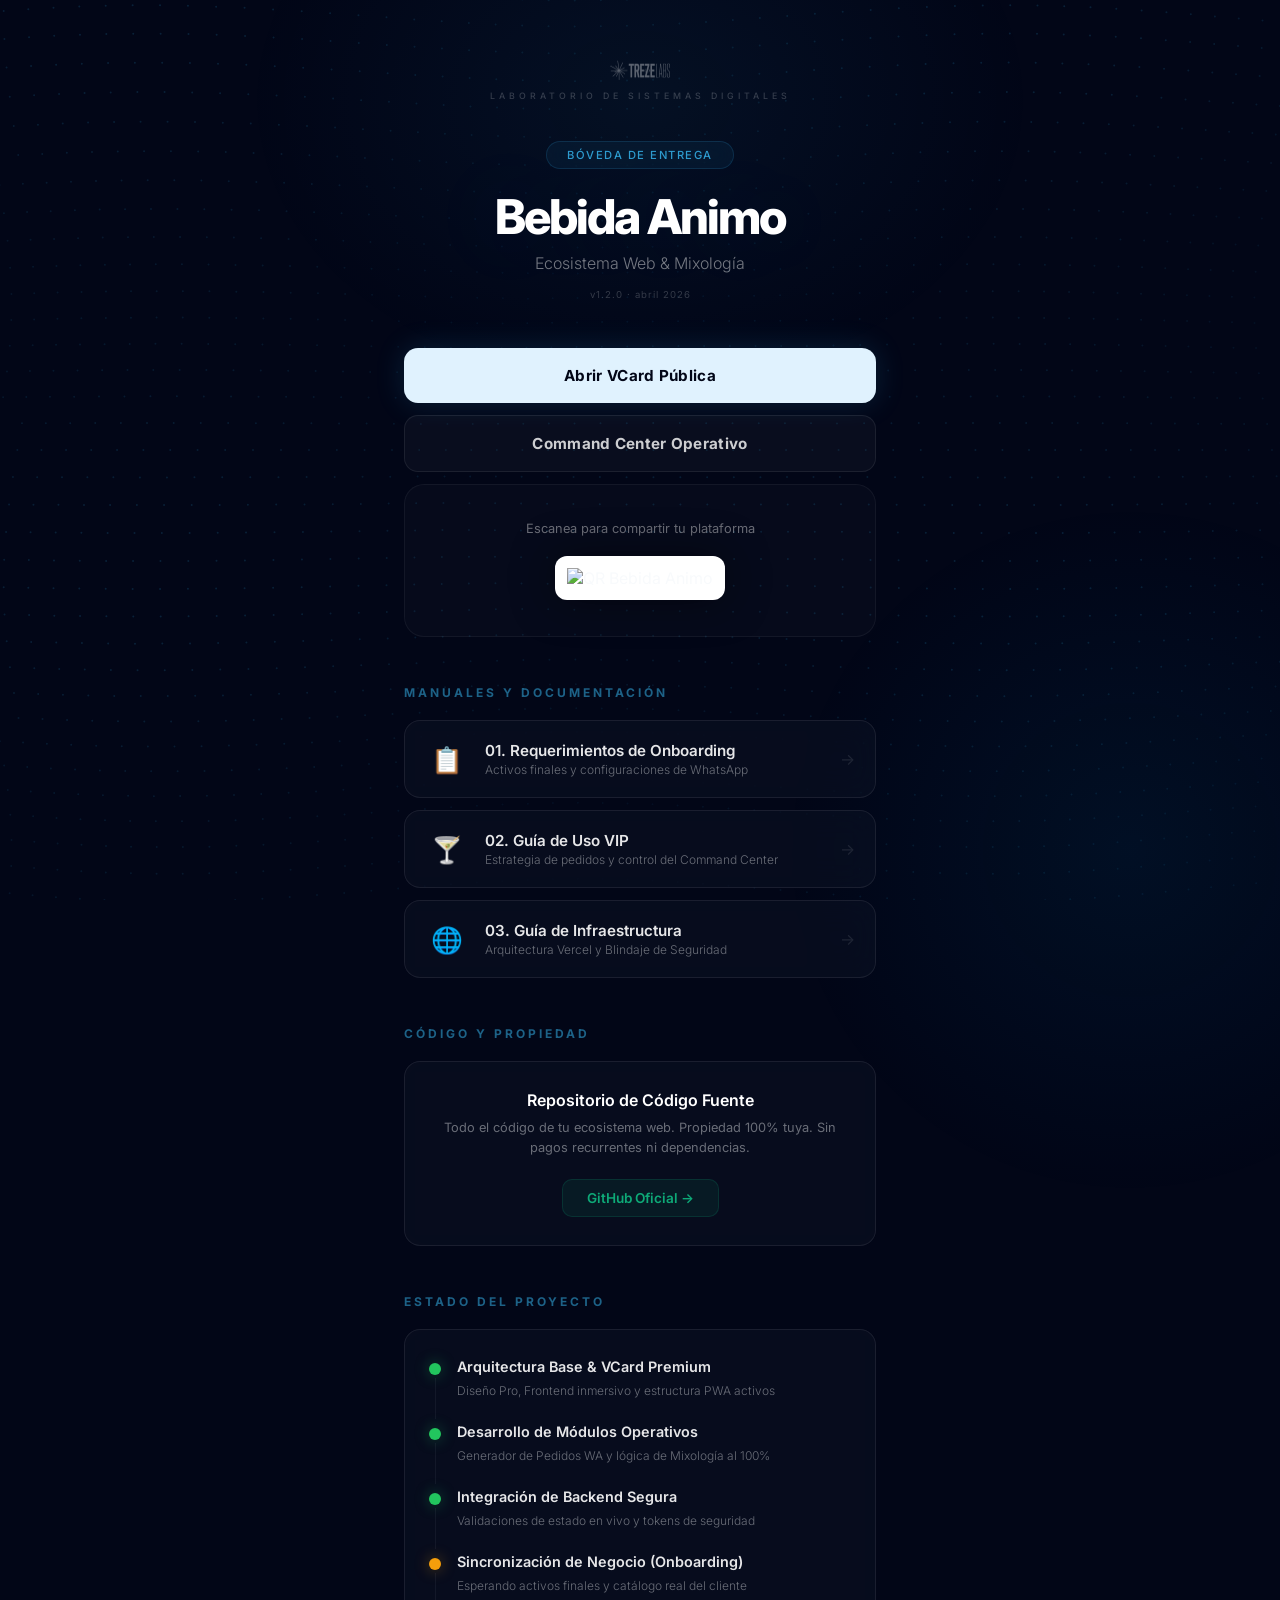
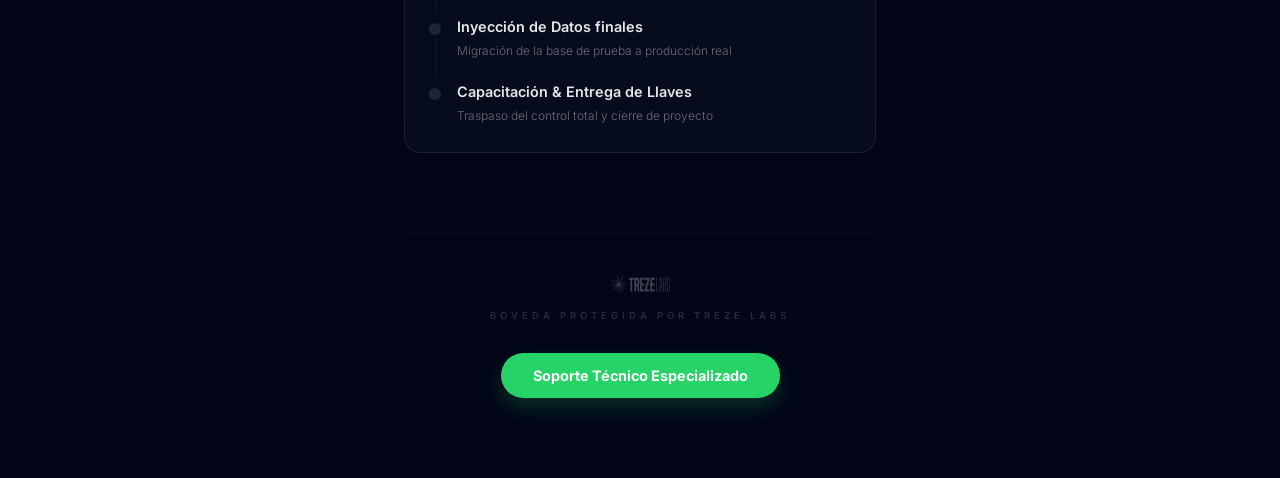
==== commit 7509244d: "style(boveda): Restore fully branded Treze Labs standard (Sans-Serif Bold, High-Contrast UI)" ====
--- a/Documentos_Cliente/index.html
+++ b/Documentos_Cliente/index.html
@@ -6,16 +6,18 @@
     <title>Bóveda | Bebida Animo — Treze Labs</title>
     <meta name="description" content="Portal de entrega oficial — Bebida Animo por Treze Labs.">
     
-    <!-- Open Graph Metadata para evitar fallos HTTP en scrapers (WhatsApp, FB, LinkedIn) -->
+    <!-- Open Graph Metadata -->
     <meta property="og:title" content="Bóveda de Entrega | Bebida Animo">
-    <meta property="og:description" content="Documentación completa, códigos de acceso y manual de marca. Construido por Treze Labs.">
-    <meta property="og:image:type" content="image/jpeg">
-    <meta property="og:url" content="https://vcard-bebida-animo.vercel.app/Documentos_Cliente">
+    <meta property="og:description" content="Documentación completa, códigos de acceso e infraestructura. Construido por Treze Labs.">
+    <meta property="og:image" itemprop="image" content="https://vcard-bebida-animo.vercel.app/treze_icon.jpg">
+    <meta property="og:url" content="https://vcard-bebida-animo.vercel.app/Documentos_Cliente/index.html">
     <meta property="og:type" content="website">
 
+    <!-- Favicon -->
+    <link rel="icon" type="image/jpeg" href="/treze_icon.jpg">
     <link rel="preconnect" href="https://fonts.googleapis.com">
     <link rel="preconnect" href="https://fonts.gstatic.com" crossorigin>
-    <link href="https://fonts.googleapis.com/css2?family=Inter:wght@300;400;500;600&family=Playfair+Display:ital,wght@1,600&display=swap" rel="stylesheet">
+    <link href="https://fonts.googleapis.com/css2?family=Inter:wght@300;400;500;600;700;800&display=swap" rel="stylesheet">
     <style>
         * { margin:0; padding:0; box-sizing:border-box; }
 
@@ -27,7 +29,7 @@
             overflow-x: hidden;
         }
 
-        /* ===== 3D PARTICLE MESH ===== */
+        /* ===== 3D DOTTED GRID ===== */
         canvas#mesh { position:fixed; top:0; left:0; width:100%; height:100%; z-index:0; }
 
         /* Ambient glow overlays */
@@ -44,101 +46,70 @@
         /* ===== HERO ===== */
         .hero { text-align:center; margin-bottom:48px; }
         .pill { display:inline-block; background:rgba(56,189,248,0.06); border:1px solid rgba(56,189,248,0.15); padding:6px 20px; border-radius:100px; font-size:0.7rem; font-weight:500; letter-spacing:1.5px; text-transform:uppercase; color:rgba(56,189,248,0.8); margin-bottom:24px; backdrop-filter:blur(10px); }
-        .hero h1 { font-family:'Playfair Display', serif; font-style:italic; font-size:3.2rem; font-weight:600; letter-spacing:-1px; line-height:1.05; color:#fff; margin-bottom:12px; text-shadow: 0 0 80px rgba(56,189,248,0.15); }
-        .hero p { font-size:0.95rem; color:rgba(255,255,255,0.45); font-weight:300; }
+        .hero h1 { font-size:3rem; font-weight:800; letter-spacing:-2px; line-height:1; color:#fff; margin-bottom:12px; text-shadow: 0 0 80px rgba(56,189,248,0.15); }
+        .hero p { font-size:1rem; color:rgba(255,255,255,0.45); font-weight:300; }
         .hero .ver { font-size:0.6rem; color:rgba(255,255,255,0.2); margin-top:16px; letter-spacing:1px; }
 
         /* ===== BUTTONS ===== */
-        .btn { display:block; text-align:center; padding:16px 20px; border-radius:14px; font-size:0.9rem; font-weight:500; text-decoration:none; transition:all 0.3s cubic-bezier(.4,0,.2,1); margin-bottom:10px; letter-spacing:0.3px; position:relative; overflow:hidden; }
-        .btn-primary { background:linear-gradient(135deg, #e0f2fe, #bae6fd); color:#020617; box-shadow: 0 0 30px rgba(56,189,248,0.15); font-weight: 600; }
-        .btn-primary:hover { transform:translateY(-2px); box-shadow: 0 8px 40px rgba(56,189,248,0.25); }
+        .btn { display:block; text-align:center; padding:18px 20px; border-radius:14px; font-size:0.95rem; font-weight:700; text-decoration:none; transition:all 0.3s cubic-bezier(.4,0,.2,1); margin-bottom:12px; letter-spacing:0.3px; position:relative; overflow:hidden; }
+        .btn-primary { background: #e0f2fe; color:#020617; box-shadow: 0 0 30px rgba(56,189,248,0.15); }
+        .btn-primary:hover { transform:translateY(-2px); box-shadow: 0 8px 40px rgba(56,189,248,0.25); background: #fff; }
         .btn-secondary { background:rgba(255,255,255,0.03); color:rgba(255,255,255,0.8); border:1px solid rgba(255,255,255,0.08); }
-        .btn-secondary:hover { background:rgba(255,255,255,0.06); border-color:rgba(56,189,248,0.2); transform:translateY(-1px); box-shadow: 0 0 20px rgba(56,189,248,0.05); }
-
-        /* ===== QR Carousel ===== */
+        .btn-secondary:hover { background:rgba(255,255,255,0.06); border-color:rgba(56,189,248,0.2); transform:translateY(-1px); }
+
+        /* ===== QR SECTION ===== */
         .qr-section { text-align:center; margin-bottom:48px; padding:36px 24px; background:rgba(255,255,255,0.02); border:1px solid rgba(255,255,255,0.05); border-radius:20px; position:relative; }
-        .qr-section::before { content:''; position:absolute; inset:-1px; border-radius:20px; padding:1px; background:linear-gradient(135deg, rgba(56,189,248,0.15), transparent 50%, rgba(2,132,199,0.1)); -webkit-mask:linear-gradient(#fff 0 0) content-box, linear-gradient(#fff 0 0); mask:linear-gradient(#fff 0 0) content-box, linear-gradient(#fff 0 0); -webkit-mask-composite:xor; mask-composite:exclude; pointer-events:none; }
+        .qr-section p { font-size:0.8rem; color:rgba(255,255,255,0.4); margin-bottom:20px; }
+        .qr-section img { width:160px; height:160px; border-radius:12px; padding:12px; background:#fff; margin:0 auto; box-shadow:0 0 40px rgba(0,0,0,0.5); }
         
-        .qr-carousel { display:flex; overflow-x:auto; gap:20px; scroll-snap-type:x mandatory; padding-bottom:10px; margin-bottom:5px; scrollbar-width:none; }
-        .qr-carousel::-webkit-scrollbar { display:none; }
-        .qr-slide { flex: 0 0 100%; scroll-snap-align:center; }
-        .qr-slide p { font-size:0.8rem; color:rgba(255,255,255,0.4); margin-bottom:20px; }
-        .qr-slide img { width:150px; height:150px; border-radius:12px; padding:10px; background:#fff; margin:0 auto; }
-        
-        .qr-dots { display:flex; justify-content:center; gap:8px; margin-top:10px; }
-        .qr-dot { width:6px; height:6px; border-radius:50%; background:rgba(255,255,255,0.2); transition:0.3s; }
-        .qr-dot.active { background:#38bdf8; box-shadow:0 0 8px rgba(56,189,248,0.5); }
-
         /* ===== SECTION TITLE ===== */
-        .section-title { font-size:0.7rem; font-weight:600; letter-spacing:3px; text-transform:uppercase; color:rgba(56,189,248,0.5); margin:48px 0 20px; }
+        .section-title { font-size:0.75rem; font-weight:700; letter-spacing:3px; text-transform:uppercase; color:rgba(56,189,248,0.5); margin:48px 0 20px; }
 
         /* ===== DOC CARDS ===== */
-        .doc-card { display:flex; align-items:center; gap:16px; padding:18px 20px; border-radius:14px; margin-bottom:10px; transition:all 0.3s; text-decoration:none; color:inherit; position:relative; background: rgba(15, 23, 42, 0.4); backdrop-filter: blur(16px) saturate(180%); -webkit-backdrop-filter: blur(16px) saturate(180%); border: 1px solid rgba(255, 255, 255, 0.08); box-shadow: 0 8px 32px 0 rgba(0, 0, 0, 0.2); }
-        .doc-card:hover { transform:translateY(-1px); box-shadow: 0 10px 40px rgba(56,189,248,0.1); }
-        .doc-num { font-size:1.1rem; font-weight:800; background:linear-gradient(135deg, rgba(56,189,248,0.6), rgba(2,132,199,0.6)); -webkit-background-clip:text; -webkit-text-fill-color:transparent; background-clip:text; width:30px; flex-shrink:0; font-family:monospace; }
-        .doc-info h3 { font-size:0.88rem; font-weight:500; color:rgba(255,255,255,0.9); margin-bottom:2px; }
-        .doc-info p { font-size:0.72rem; color:rgba(255,255,255,0.4); font-weight:300; }
-        .doc-arrow { margin-left:auto; font-size:0.9rem; color:rgba(56,189,248,0.3); flex-shrink:0; transition:all 0.3s; }
-        .doc-card:hover .doc-arrow { color:rgba(56,189,248,0.8); transform:translateX(3px); }
+        .doc-card { display:flex; align-items:center; gap:16px; padding:20px; border-radius:16px; margin-bottom:12px; transition:all 0.3s; text-decoration:none; color:inherit; position:relative; background: rgba(15, 23, 42, 0.4); backdrop-filter: blur(16px); border: 1px solid rgba(255, 255, 255, 0.08); }
+        .doc-card:hover { transform:translateY(-2px); border-color: rgba(56,189,248,0.2); background:rgba(56,189,248,0.02); }
+        .doc-icon { font-size:1.6rem; width:44px; display:flex; justify-content:center; align-items:center; flex-shrink:0; }
+        .doc-info h3 { font-size:0.95rem; font-weight:600; color:rgba(255,255,255,0.9); margin-bottom:2px; }
+        .doc-info p { font-size:0.75rem; color:rgba(255,255,255,0.4); font-weight:300; }
+        .doc-arrow { margin-left:auto; font-size:1rem; color:rgba(255,255,255,0.1); transition:all 0.3s; }
+        .doc-card:hover .doc-arrow { color:rgba(56,189,248,0.5); transform:translateX(4px); }
 
         /* ===== SOURCE CODE ===== */
-        .source-card { padding:28px 24px; border-radius:16px; text-align:center; position:relative; margin-bottom: 20px; background: rgba(15, 23, 42, 0.4); backdrop-filter: blur(16px) saturate(180%); -webkit-backdrop-filter: blur(16px) saturate(180%); border: 1px solid rgba(255, 255, 255, 0.08); box-shadow: 0 8px 32px 0 rgba(0, 0, 0, 0.2); }
-        .source-card::before { content:''; position:absolute; inset:-1px; border-radius:inherit; padding:1px; background:linear-gradient(180deg, rgba(16,185,129,0.15), transparent 60%); -webkit-mask:linear-gradient(#fff 0 0) content-box, linear-gradient(#fff 0 0); mask:linear-gradient(#fff 0 0) content-box, linear-gradient(#fff 0 0); -webkit-mask-composite:xor; mask-composite:exclude; pointer-events:none; }
-        .source-card h3 { font-size:0.95rem; font-weight:500; color:rgba(255,255,255,0.9); margin-bottom:6px; }
-        .source-card p { font-size:0.78rem; color:rgba(255,255,255,0.4); font-weight:300; line-height:1.6; margin-bottom:18px; }
-        .source-btn { display:inline-block; background:rgba(16,185,129,0.08); border:1px solid rgba(16,185,129,0.15); color:rgba(16,185,129,0.9); padding:10px 22px; border-radius:10px; font-size:0.8rem; font-weight:500; text-decoration:none; transition:all 0.3s; }
-        .source-btn:hover { background:rgba(16,185,129,0.15); border-color:rgba(16,185,129,0.3); box-shadow: 0 0 20px rgba(16,185,129,0.08); }
-        .guarantee { display:inline-flex; align-items:center; gap:6px; padding:6px 14px; border-radius:100px; background:rgba(16,185,129,0.04); border:1px solid rgba(16,185,129,0.1); font-size:0.6rem; color:rgba(16,185,129,0.6); font-weight:500; letter-spacing:0.5px; margin-top:16px; }
+        .source-card { padding:28px 24px; border-radius:16px; text-align:center; position:relative; margin-bottom: 20px; background: rgba(15, 23, 42, 0.4); backdrop-filter: blur(16px); border: 1px solid rgba(255, 255, 255, 0.08); }
+        .source-card h3 { font-size:1rem; font-weight:600; color:#fff; margin-bottom:8px; }
+        .source-card p { font-size:0.8rem; color:rgba(255,255,255,0.4); line-height:1.6; margin-bottom:20px; }
+        .source-btn { display:inline-block; background:rgba(16,185,129,0.08); border:1px solid rgba(16,185,129,0.15); color:rgba(16,185,129,0.9); padding:10px 24px; border-radius:10px; font-size:0.85rem; font-weight:600; text-decoration:none; transition:all 0.3s; }
+        .source-btn:hover { background:rgba(16,185,129,0.15); transform:translateY(-1px); }
 
         /* ===== TIMELINE ===== */
-        .timeline { padding:28px 24px; border-radius:16px; background: rgba(15, 23, 42, 0.4); backdrop-filter: blur(16px) saturate(180%); -webkit-backdrop-filter: blur(16px) saturate(180%); border: 1px solid rgba(255, 255, 255, 0.08); box-shadow: 0 8px 32px 0 rgba(0, 0, 0, 0.2); }
-        .tl-item { display:flex; gap:14px; margin-bottom:22px; position:relative; }
+        .timeline { padding:28px 24px; border-radius:16px; background: rgba(15, 23, 42, 0.4); backdrop-filter: blur(16px); border: 1px solid rgba(255, 255, 255, 0.08); }
+        .tl-item { display:flex; gap:16px; margin-bottom:24px; position:relative; }
         .tl-item:last-child { margin-bottom:0; }
-        .tl-item:not(:last-child)::after { content:''; position:absolute; left:5px; top:18px; bottom:-18px; width:1px; background:linear-gradient(180deg, rgba(56,189,248,0.15), rgba(2,132,199,0.08)); }
-        .tl-dot { width:11px; height:11px; border-radius:50%; margin-top:5px; z-index:2; position:relative; flex-shrink:0; background:linear-gradient(135deg, #06b6d4, #a855f7); animation: dotPulse 2s infinite alternate; }
-        @keyframes dotPulse {
-            0% { box-shadow: 0 0 5px rgba(6,182,212,0.3); transform:scale(0.85); opacity: 0.8; }
-            100% { box-shadow: 0 0 15px rgba(168,85,247,0.8), 0 0 25px rgba(6,182,212,0.5); transform:scale(1.2); opacity: 1; }
+        .tl-item:not(:last-child)::after { content:''; position:absolute; left:6px; top:20px; bottom:-20px; width:1px; background:rgba(255,255,255,0.05); }
+        .tl-dot { width:12px; height:12px; border-radius:50%; margin-top:5px; z-index:2; position:relative; flex-shrink:0; }
+        .tl-dot.done { background:#22c55e; box-shadow: 0 0 15px rgba(34,197,94,0.4); }
+        .tl-dot.pending { background:#f59e0b; box-shadow: 0 0 15px rgba(245,158,11,0.4); animation: pulse 2s infinite; }
+        .tl-dot.locked { background:rgba(255,255,255,0.1); }
+        @keyframes pulse {
+            0% { transform: scale(0.95); opacity: 0.8; }
+            50% { transform: scale(1.1); opacity: 1; }
+            100% { transform: scale(0.95); opacity: 0.8; }
         }
-        .tl-item:nth-child(1) .tl-dot { animation-delay: 0s; }
-        .tl-item:nth-child(2) .tl-dot { animation-delay: 0.3s; }
-        .tl-item:nth-child(3) .tl-dot { animation-delay: 0.6s; }
-        .tl-item:nth-child(4) .tl-dot { animation-delay: 0.9s; }
-        .tl-item:nth-child(5) .tl-dot { animation-delay: 1.2s; }
-        .tl-item:last-child .tl-dot { background:#22c55e; box-shadow: 0 0 10px rgba(34,197,94,0.6); animation:none; }
-
-        /* ===== LED HOVER EFFECT ===== */
-        .hover-led { position:relative; overflow:hidden; transition: all 0.3s; }
-        .hover-led::before { content:''; position:absolute; top:0; left:0; width:45%; height:2px; background:linear-gradient(90deg, transparent 0%, #38bdf8 50%, transparent 100%); box-shadow: 0 0 15px rgba(56,189,248,0.8), 0 0 5px rgba(56,189,248,1); opacity:0; transition:opacity 0.4s; pointer-events:none; z-index:10; }
+        .tl-info strong { display:block; font-size:0.9rem; font-weight:600; color:rgba(255,255,255,0.9); margin-bottom:4px; }
+        .tl-info span { font-size:0.75rem; color:rgba(255,255,255,0.4); font-weight:300; }
+
+        /* ===== FOOTER ===== */
+        .footer { text-align:center; margin-top:80px; padding-top:40px; border-top:1px solid rgba(255,255,255,0.04); }
+        .footer img { height:20px; filter:brightness(0) invert(1); opacity:0.25; margin-bottom:12px; }
+        .footer .sig { font-size:0.6rem; color:rgba(255,255,255,0.15); letter-spacing:4px; text-transform:uppercase; margin-bottom:32px; font-weight: 600; }
+        .wa-btn { display:inline-flex; align-items:center; gap:10px; background:#25D366; color:#fff; padding:14px 32px; border-radius:100px; font-weight:700; text-decoration:none; font-size:0.9rem; transition:all 0.3s; box-shadow: 0 10px 20px rgba(37,211,102,0.2); }
+        .wa-btn:hover { background:#22c35e; transform:translateY(-2px); box-shadow: 0 15px 30px rgba(37,211,102,0.3); }
+
+        /* LED Hover Utility */
+        .hover-led { position:relative; }
+        .hover-led::before { content:''; position:absolute; top:0; left:0; width:40%; height:2px; background:linear-gradient(90deg, transparent 0%, #38bdf8 50%, transparent 100%); opacity:0; transition:opacity 0.4s; pointer-events:none; }
         .hover-led:hover::before { opacity:1; }
-        .hover-led:hover { border-color: rgba(56,189,248,0.2) !important; background:rgba(56,189,248,0.02); }
-
-        /* ===== FUTURE INTERVENTIONS ===== */
-        .future-interventions { margin-top:30px; padding:16px 20px; transition:all 0.3s; border-radius:12px; background: rgba(15, 23, 42, 0.4); backdrop-filter: blur(16px) saturate(180%); -webkit-backdrop-filter: blur(16px) saturate(180%); border: 1px solid rgba(255, 255, 255, 0.08); box-shadow: 0 8px 32px 0 rgba(0, 0, 0, 0.2); }
-        .future-interventions summary { font-size:0.85rem; font-weight:600; color:rgba(255,255,255,0.7); cursor:pointer; list-style:none; display:flex; align-items:center; justify-content:space-between; outline:none; }
-        .future-interventions summary::-webkit-details-marker { display:none; }
-        .future-interventions summary::after { content:'+'; font-size:1.2rem; font-weight:300; transition:0.3s; }
-        .future-interventions[open] summary::after { transform:rotate(45deg); color:#38bdf8; }
-        .future-interventions[open] { border-color:rgba(56,189,248,0.3) !important; background:rgba(15, 23, 42, 0.6); }
-        .fi-content { padding-top:16px; margin-top:16px; border-top:1px solid rgba(255,255,255,0.05); }
-        .fi-warning { font-size:0.75rem; color:#fca5a5; background:rgba(239,68,68,0.1); padding:10px 14px; border-radius:8px; border-left:3px solid #ef4444; margin-bottom:16px; line-height:1.5; }
-        .fi-content table { width:100%; border-collapse:collapse; margin-bottom:16px; }
-        .fi-content th { font-size:0.7rem; text-transform:uppercase; color:rgba(56,189,248,0.6); text-align:left; padding:8px 0; border-bottom:1px solid rgba(255,255,255,0.05); }
-        .fi-content td { padding:12px 0; border-bottom:1px solid rgba(255,255,255,0.02); vertical-align:top; }
-        .fi-content td strong { display:block; font-size:0.85rem; color:rgba(255,255,255,0.9); }
-        .fi-content td span { display:block; font-size:0.7rem; color:rgba(255,255,255,0.4); margin-top:2px; }
-        .fi-content td:last-child { text-align:right; font-weight:600; color:#38bdf8; font-family:monospace; font-size:0.9rem; }
-        .wa-btn-small { display:inline-flex; align-items:center; background:rgba(34,197,94,0.1); border:1px solid rgba(34,197,94,0.2); color:#4ade80; padding:8px 16px; border-radius:100px; font-size:0.75rem; font-weight:500; text-decoration:none; transition:all 0.3s; }
-        .wa-btn-small:hover { background:rgba(34,197,94,0.15); border-color:rgba(34,197,94,0.3); transform:translateY(-1px); }
-        .tl-info strong { display:block; font-size:0.82rem; font-weight:500; color:rgba(255,255,255,0.85); margin-bottom:2px; }
-        .tl-info span { font-size:0.7rem; color:rgba(255,255,255,0.4); font-weight:300; }
-
-        /* ===== FOOTER ===== */
-        .footer { text-align:center; margin-top:64px; padding-top:32px; border-top:1px solid rgba(255,255,255,0.04); }
-        .footer img { height:20px; filter:brightness(0) invert(1); opacity:0.25; margin-bottom:8px; }
-        .footer .sig { font-size:0.55rem; color:rgba(255,255,255,0.15); letter-spacing:3px; text-transform:uppercase; margin-bottom:24px; font-weight: 500; }
-        .wa-btn { display:inline-flex; align-items:center; gap:8px; background:rgba(56,189,248,0.05); border:1px solid rgba(56,189,248,0.1); color:rgba(56,189,248,0.8); padding:12px 24px; border-radius:100px; font-weight:500; text-decoration:none; font-size:0.82rem; transition:all 0.3s; }
-        .wa-btn:hover { background:rgba(56,189,248,0.1); border-color:rgba(56,189,248,0.2); box-shadow: 0 0 20px rgba(56,189,248,0.08); transform:translateY(-1px); }
+
     </style>
 </head>
 <body>
@@ -158,146 +129,112 @@
         <div class="hero">
             <div class="pill">Bóveda de Entrega</div>
             <h1>Bebida Animo</h1>
-            <p>Ecosistema Web y Mixología</p>
-            <div class="ver">v1.0.1 · abril 2026</div>
-        </div>
-
-        <div class="access-grid" style="display:grid; grid-template-columns: 1fr; gap:12px; margin-bottom: 2rem;">
-            <a href="https://vcard-bebida-animo.vercel.app/" target="_blank" class="btn btn-primary">Abrir VCard Pública</a>
-            <div style="display:grid; grid-template-columns: 1fr 1fr; gap:10px;">
-                <a href="#" target="_blank" class="btn btn-secondary" style="opacity:0.5; cursor:not-allowed;">Panel de Lealtad</a>
-                <a href="#" target="_blank" class="btn btn-secondary" style="opacity:0.5; cursor:not-allowed;">Command Center</a>
-            </div>
-        </div>
+            <p>Ecosistema Web & Mixología</p>
+            <div class="ver">v1.2.0 · abril 2026</div>
+        </div>
+
+        <a href="https://vcard-bebida-animo.vercel.app/" target="_blank" class="btn btn-primary">Abrir VCard Pública</a>
+        <a href="https://vcard-bebida-animo.vercel.app/admin/index.html" target="_blank" class="btn btn-secondary">Command Center Operativo</a>
+
         <div class="qr-section">
-            <div class="qr-carousel" id="qr-slider">
-                <div class="qr-slide" id="slide0">
-                    <p>QR VCard Oficial</p>
-                    <img src="https://api.qrserver.com/v1/create-qr-code/?size=320x320&data=https://vcard-bebida-animo.vercel.app/&bgcolor=FFFFFF&color=020617&format=svg" alt="QR VCard">
-                </div>
-            </div>
-            <div class="qr-dots">
-                <div class="qr-dot active"></div>
-            </div>
+            <p>Escanea para compartir tu plataforma</p>
+            <img src="https://api.qrserver.com/v1/create-qr-code/?size=320x320&data=https://vcard-bebida-animo.vercel.app/&bgcolor=FFFFFF&color=020617&format=svg" alt="QR Bebida Animo">
         </div>
 
         <div class="section-title">Manuales y Documentación</div>
 
-        <a href="./01_Requerimientos_Onboarding.html" target="_blank" class="doc-card hover-led">
-            <div class="doc-num">01</div>
+        <a href="01_Requerimientos_Onboarding.html" target="_blank" class="doc-card hover-led">
+            <div class="doc-icon">📋</div>
             <div class="doc-info">
-                <h3>Requerimientos</h3>
-                <p>Activos visuales y conectores del local</p>
+                <h3>01. Requerimientos de Onboarding</h3>
+                <p>Activos finales y configuraciones de WhatsApp</p>
             </div>
             <div class="doc-arrow">→</div>
         </a>
 
-        <a href="./02_Guia_de_Uso_Detallada.html" target="_blank" class="doc-card hover-led">
-            <div class="doc-num">02</div>
+        <a href="02_Guia_de_Uso_Detallada.html" target="_blank" class="doc-card hover-led">
+            <div class="doc-icon">🍸</div>
             <div class="doc-info">
-                <h3>Guía de Usuario VIP</h3>
-                <p>Uso del Panel de Pedidos y Promo IG</p>
+                <h3>02. Guía de Uso VIP</h3>
+                <p>Estrategia de pedidos y control del Command Center</p>
             </div>
             <div class="doc-arrow">→</div>
         </a>
 
-        <a href="./03_Guia_de_Infraestructura.html" target="_blank" class="doc-card hover-led">
-            <div class="doc-num">03</div>
+        <a href="03_Guia_de_Infraestructura.html" target="_blank" class="doc-card hover-led">
+            <div class="doc-icon">🌐</div>
             <div class="doc-info">
-                <h3>Infraestructura de Seguridad</h3>
-                <p>Headers, Tokens, Backups y Bóveda</p>
+                <h3>03. Guía de Infraestructura</h3>
+                <p>Arquitectura Vercel y Blindaje de Seguridad</p>
             </div>
             <div class="doc-arrow">→</div>
         </a>
 
-        <div class="section-title">Propiedad Intelectual</div>
+        <div class="section-title">Código y Propiedad</div>
 
         <div class="source-card hover-led">
             <h3>Repositorio de Código Fuente</h3>
-            <p>Todo el código de tu ecosistema web. Propiedad 100% tuya. Sin pagos recurrentes ni dependencias forzosas.</p>
-            <a href="https://github.com/marte131324/vcard-bebida-animo" target="_blank" class="source-btn">Explorar Repositorio</a>
-            <div class="guarantee">Propiedad Privada · Sin Recurrencia</div>
-        </div>
-
-        <div class="section-title">Status del Proyecto</div>
+            <p>Todo el código de tu ecosistema web. Propiedad 100% tuya. Sin pagos recurrentes ni dependencias.</p>
+            <a href="https://github.com/marte131324/vcard-bebida-animo" target="_blank" class="source-btn">GitHub Oficial →</a>
+        </div>
+
+        <div class="section-title">Estado del Proyecto</div>
 
         <div class="timeline hover-led">
             <div class="tl-item">
-                <div class="tl-dot done" style="background:#22c55e; box-shadow:0 0 10px rgba(34,197,94,0.6); animation:none;"></div>
+                <div class="tl-dot done"></div>
                 <div class="tl-info">
                     <strong>Arquitectura Base & VCard Premium</strong>
-                    <span>Diseño Pro, Frontend inmersivo y estructura PWA implementados</span>
-                </div>
-            </div>
-            <div class="tl-item">
-                <div class="tl-dot done" style="background:#22c55e; box-shadow:0 0 10px rgba(34,197,94,0.6); animation:none;"></div>
+                    <span>Diseño Pro, Frontend inmersivo y estructura PWA activos</span>
+                </div>
+            </div>
+            <div class="tl-item">
+                <div class="tl-dot done"></div>
                 <div class="tl-info">
                     <strong>Desarrollo de Módulos Operativos</strong>
-                    <span>Generador de Pedidos WA y lógica de Mixología codificados al 100%</span>
-                </div>
-            </div>
-            <div class="tl-item">
-                <div class="tl-dot done" style="background:#22c55e; box-shadow:0 0 10px rgba(34,197,94,0.6); animation:none;"></div>
+                    <span>Generador de Pedidos WA y lógica de Mixología al 100%</span>
+                </div>
+            </div>
+            <div class="tl-item">
+                <div class="tl-dot done"></div>
                 <div class="tl-info">
                     <strong>Integración de Backend Segura</strong>
-                    <span>Validaciones de estado en vivo y tokens de seguridad activos</span>
-                </div>
-            </div>
-            <div class="tl-item">
-                <div class="tl-dot done" style="background:#22c55e; box-shadow:0 0 10px rgba(34,197,94,0.6); animation:none;"></div>
-                <div class="tl-info">
-                    <strong>Motor de Inteligencia Artificial (Nivel 4)</strong>
-                    <span>Cerebro de procesamiento y arquitectura costo-cero configurados</span>
-                </div>
-            </div>
-            <div class="tl-item">
-                <div class="tl-dot pending" style="background:#eab308; box-shadow:0 0 15px rgba(234,179,8,0.8); animation: dotPulse 2s infinite alternate;"></div>
-                <div class="tl-info">
-                    <strong style="color:#eab308;">Sincronización de Negocio (Onboarding)</strong>
-                    <span style="color:rgba(234,179,8,0.8);">Esperando aprobación, activos finales y catálogo real</span>
-                </div>
-            </div>
-            <div class="tl-item">
-                <div class="tl-dot locked" style="background:rgba(255,255,255,0.1); animation:none; box-shadow:none;"></div>
-                <div class="tl-info">
-                    <strong style="color:rgba(255,255,255,0.3);">Inyección de Datos Reales</strong>
-                    <span style="color:rgba(255,255,255,0.2);">Migración de la base de datos de prueba a producción real</span>
-                </div>
-            </div>
-            <div class="tl-item">
-                <div class="tl-dot locked" style="background:rgba(255,255,255,0.1); animation:none; box-shadow:none;"></div>
-                <div class="tl-info">
-                    <strong style="color:rgba(255,255,255,0.3);">Capacitación & Entrega de Llaves Maestras</strong>
-                    <span style="color:rgba(255,255,255,0.2);">Entrenamiento del personal y traspaso del control total</span>
-                </div>
-            </div>
-        </div>
-
-        <details class="future-interventions hover-led">
-            <summary>Modificaciones Post-Entrega</summary>
-            <div class="fi-content">
-                <p class="fi-warning">El ecosistema es estable y ha sido sellado. Cualquier intervención externa puede comprometer la seguridad de los datos.</p>
-                <table>
-                    <tr><th>Tipo de Modificación</th><th>Costo de Agencia</th></tr>
-                    <tr><td><strong>Sencilla</strong><br><span>Actualización de textos cortos, cambios de enlaces o ajuste de paleta de colores.</span></td><td>$200 MXN</td></tr>
-                    <tr><td><strong>Avanzada</strong><br><span>Creación de nuevas secciones, actualización/cambio de imágenes, flujos lógicos complejos UX o integración de APIs.</span></td><td>$500 MXN</td></tr>
-                </table>
-                <div style="text-align: right; margin-top: 10px;">
-                    <a href="https://wa.me/522214092478?text=Hola%20Treze%20Labs%2C%20requiero%20una%20intervencion..." class="wa-btn-small" target="_blank">Contactar Soporte Técnico</a>
-                </div>
-            </div>
-        </details>
+                    <span>Validaciones de estado en vivo y tokens de seguridad</span>
+                </div>
+            </div>
+            <div class="tl-item">
+                <div class="tl-dot pending"></div>
+                <div class="tl-info">
+                    <strong>Sincronización de Negocio (Onboarding)</strong>
+                    <span>Esperando activos finales y catálogo real del cliente</span>
+                </div>
+            </div>
+            <div class="tl-item">
+                <div class="tl-dot locked"></div>
+                <div class="tl-info">
+                    <strong>Inyección de Datos finales</strong>
+                    <span>Migración de la base de prueba a producción real</span>
+                </div>
+            </div>
+            <div class="tl-item">
+                <div class="tl-dot locked"></div>
+                <div class="tl-info">
+                    <strong>Capacitación & Entrega de Llaves</strong>
+                    <span>Traspaso del control total y cierre de proyecto</span>
+                </div>
+            </div>
+        </div>
 
         <div class="footer">
             <img src="../treze_footer.png" alt="Treze Labs">
-            <div class="sig">Ecosistema Blindado por Treze Labs</div>
-            <a href="https://wa.me/522214092478" target="_blank" class="wa-btn">Asistencia Técnica</a>
+            <div class="sig">Bóveda Protegida por Treze Labs</div>
+            <a href="https://wa.me/522214092478?text=Hola%20Christian%2C%20estoy%20revisando%20la%20b%C3%B3veda%20de%20entrega%20de%20Bebida%20Animo." class="wa-btn" target="_blank">Soporte Técnico Especializado</a>
         </div>
 
     </div>
 
     <script>
-    // === 3D Perspective Particle Mesh with Mouse Reaction ===
+    // === 3D Perspective Particle Mesh ===
     const c = document.getElementById('mesh');
     const ctx = c.getContext('2d');
     let W, H;
@@ -306,7 +243,7 @@
     window.addEventListener('resize', resize);
     resize();
 
-    const COLS = 60, ROWS = 40;
+    const COLS = 50, ROWS = 35;
     const points = [];
     for (let j = 0; j < ROWS; j++) {
         for (let i = 0; i < COLS; i++) {
@@ -315,8 +252,6 @@
     }
 
     let t = 0;
-    
-    // Mouse tracking for interaction
     let mouse = { x: W/2, y: H/2, targetX: W/2, targetY: H/2 };
     window.addEventListener('mousemove', e => {
         mouse.targetX = e.clientX;
@@ -325,18 +260,15 @@
 
     function draw() {
         ctx.clearRect(0, 0, W, H);
-        t += 0.008;
+        t += 0.005;
         
-        // Smoothly interpolate mouse position
         mouse.x += (mouse.targetX - mouse.x) * 0.05;
         mouse.y += (mouse.targetY - mouse.y) * 0.05;
 
-        // Origin for perspective based on mouse inverted lightly to create parallax
-        const cx = W / 2 + (W/2 - mouse.x) * 0.1;
-        const cy = H / 2 + (H/2 - mouse.y) * 0.1;
+        const cx = W / 2 + (W/2 - mouse.x) * 0.05;
+        const cy = H / 2 + (H/2 - mouse.y) * 0.05;
         
-        // Fix mobile stretching by enforcing a minimum grid rendering size, centering the viewport on smaller screens
-        const gridW = Math.max(W, 1200);
+        const gridW = Math.max(W, 1000);
         const gridH = Math.max(H, 800);
         const offsetX = (W - gridW) / 2;
         const offsetY = (H - gridH) / 2;
@@ -348,76 +280,26 @@
             let x = p.gx * spX + offsetX;
             let y = p.gy * spY + offsetY;
 
-            // Distance to mouse to create a repelling/attracting wave effect
             const distToMouse = Math.sqrt((x - mouse.x)**2 + (y - mouse.y)**2);
-            const mouseEffect = Math.max(0, 300 - distToMouse) / 300 * 15; // Raised area near mouse
-
-            const d = Math.sqrt((x - W/2) ** 2 + (y - H/2) ** 2);
-            const wave = Math.sin(d * 0.008 - t * 2.5) * 12;
-            const wave2 = Math.cos(x * 0.005 + t * 1.8) * Math.sin(y * 0.006 - t) * 8;
-            
-            // Total height Z
-            const z = wave + wave2 + mouseEffect;
-
-            const scale = 1 + z * 0.008;
+            const mouseEffect = Math.max(0, 200 - distToMouse) / 200 * 10; 
+
+            const wave = Math.sin(p.gx * 0.2 + t) * 5 + Math.cos(p.gy * 0.3 - t) * 5;
+            const z = wave + mouseEffect;
+
+            const scale = 1 + z * 0.005;
             const px = cx + (x - cx) * scale;
             const py = cy + (y - cy) * scale;
 
-            const bright = 0.08 + (z + 20) / 50 * 0.4;
-            const radius = 0.6 + (z + 20) / 50 * 1.2;
-
-            // Blue monochromatic color shift: cyan to deep blue
-            const r = Math.floor(10 + z * 0.5);   // very low red
-            const g = Math.floor(120 + z * 4);    // medium green/cyan
-            const b = Math.floor(200 + z * 2);    // high blue
+            const bright = 0.05 + (z + 10) / 40 * 0.2;
 
             ctx.beginPath();
-            ctx.arc(px, py, Math.max(0.3, radius), 0, Math.PI * 2);
-            ctx.fillStyle = `rgba(${r},${g},${b},${Math.max(0.02, bright)})`;
+            ctx.arc(px, py, 1, 0, Math.PI * 2);
+            ctx.fillStyle = `rgba(56,189,248,${Math.max(0.01, bright)})`;
             ctx.fill();
         }
-
-        ctx.strokeStyle = 'rgba(56,189,248,0.015)';
-        ctx.lineWidth = 0.5;
-        for (let j = 0; j < ROWS - 1; j++) {
-            for (let i = 0; i < COLS - 1; i++) {
-                const idx = j * COLS + i;
-                const p1 = points[idx];
-                const p2 = points[idx + 1];
-
-                const calcPoint = (p) => {
-                    let x = p.gx * spX + offsetX, y = p.gy * spY + offsetY;
-                    let distM = Math.sqrt((x - mouse.x)**2 + (y - mouse.y)**2);
-                    let mE = Math.max(0, 300 - distM) / 300 * 15;
-                    let d = Math.sqrt((x - W/2) ** 2 + (y - H/2) ** 2);
-                    let z = Math.sin(d * 0.008 - t * 2.5) * 12 + Math.cos(x * 0.005 + t * 1.8) * Math.sin(y * 0.006 - t) * 8 + mE;
-                    let s = 1 + z * 0.008;
-                    return [cx + (x - cx) * s, cy + (y - cy) * s];
-                };
-
-                const [px1, py1] = calcPoint(p1);
-                const [px2, py2] = calcPoint(p2);
-
-                ctx.beginPath();
-                ctx.moveTo(px1, py1);
-                ctx.lineTo(px2, py2);
-                ctx.stroke();
-            }
-        }
-
         requestAnimationFrame(draw);
     }
     draw();
-
-    // QR Slider Logic
-    document.getElementById('qr-slider').addEventListener('scroll', function (e) {
-        const dots = document.querySelectorAll('.qr-dot');
-        const scrollIndex = Math.round(this.scrollLeft / this.clientWidth);
-        dots.forEach((dot, index) => {
-            if (index === scrollIndex) dot.classList.add('active');
-            else dot.classList.remove('active');
-        });
-    });
     </script>
 
 </body>
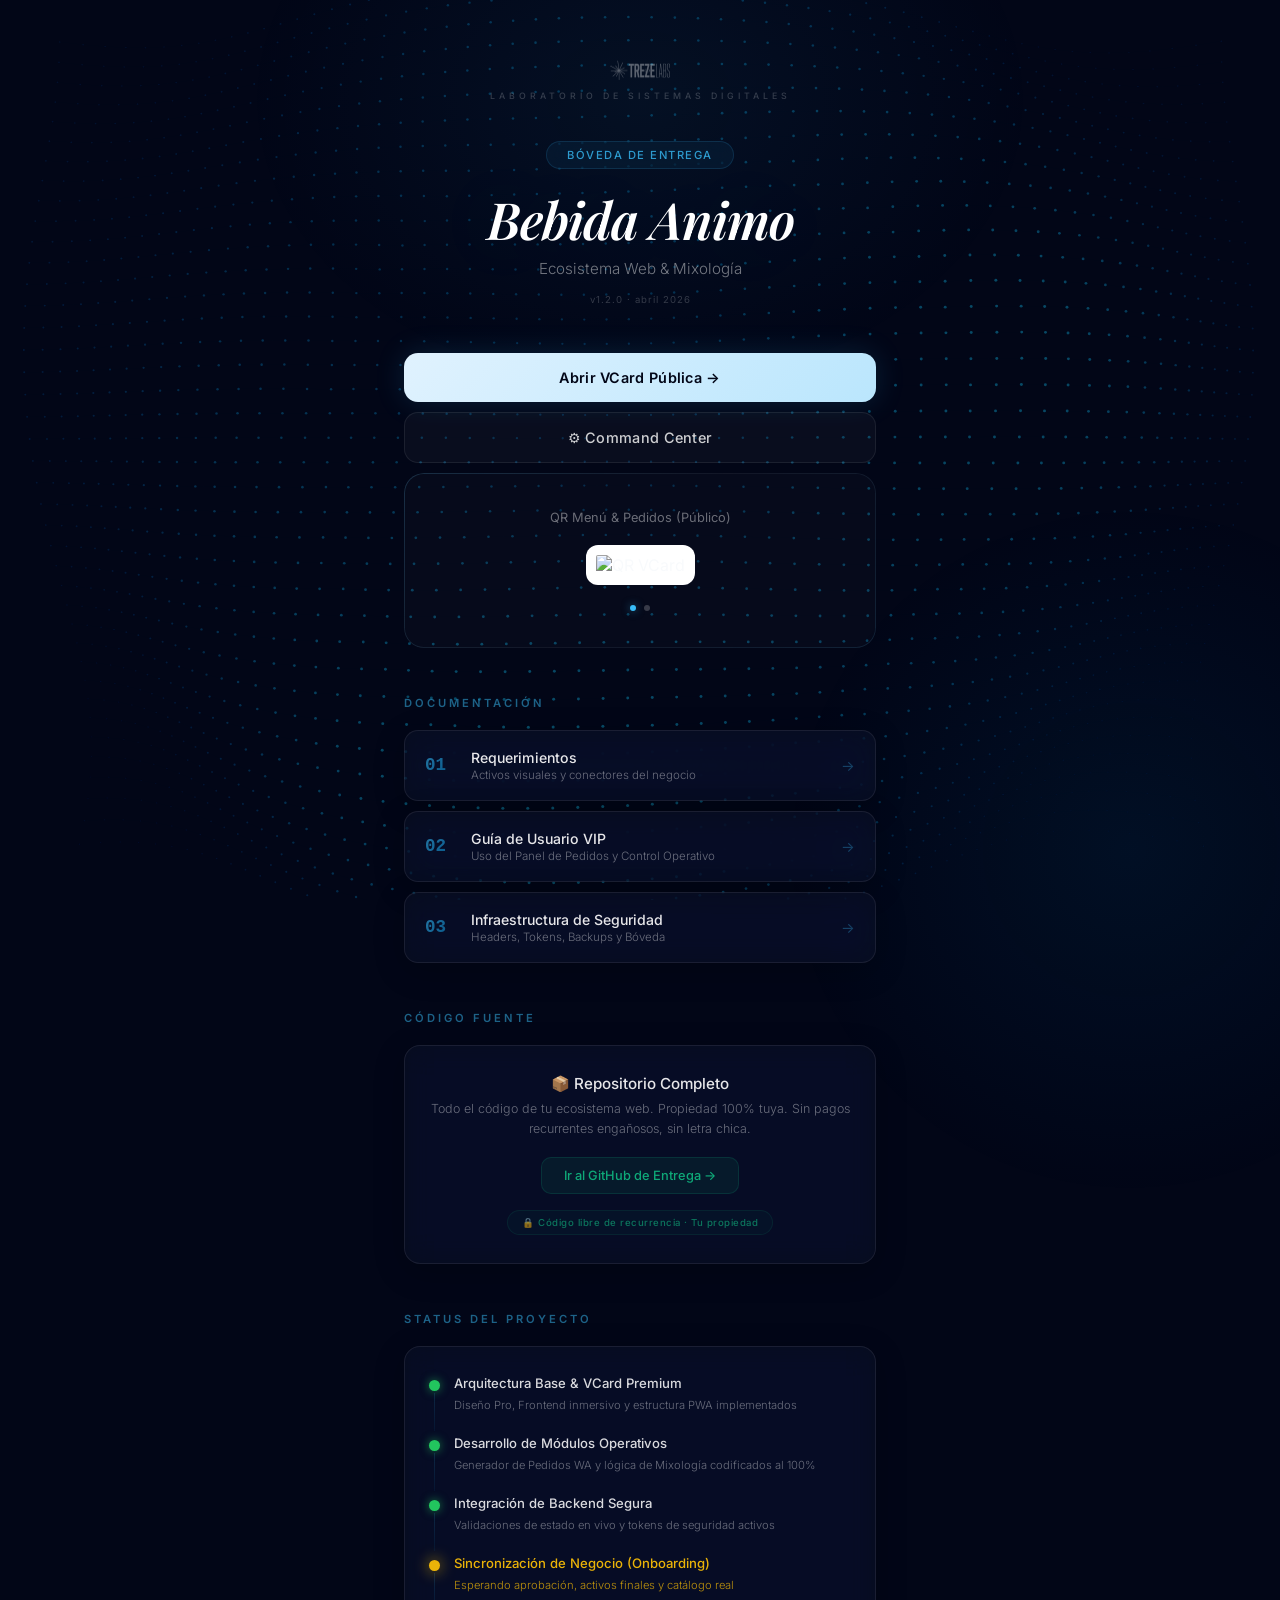
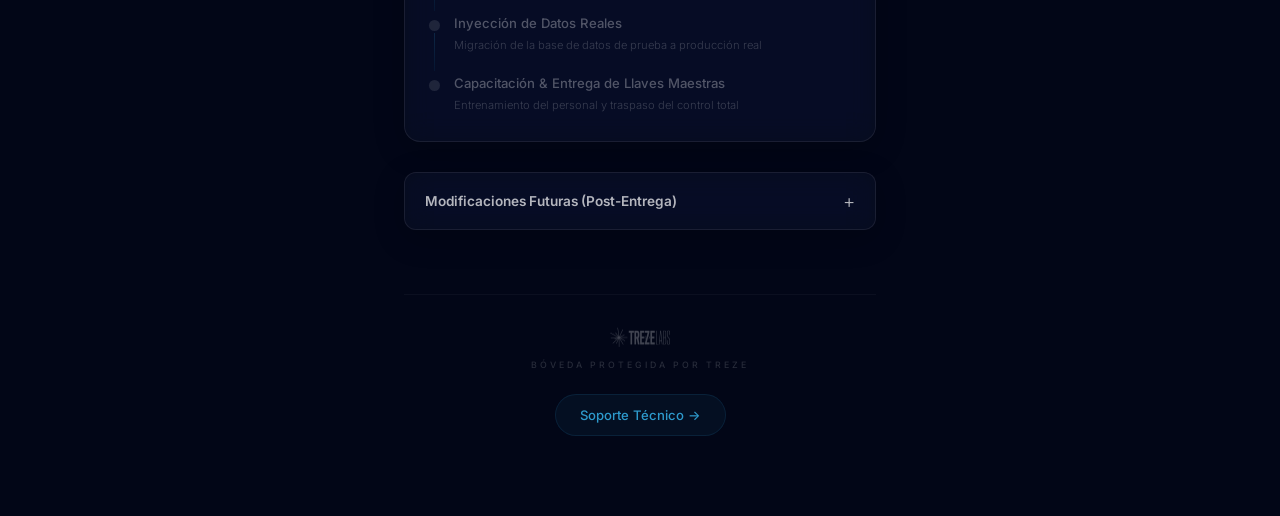
==== commit 2f1566ef: "fix(boveda): Pixel-perfect clone of official Treze Labs template from Spa Claro de Luna reference" ====
--- a/Documentos_Cliente/index.html
+++ b/Documentos_Cliente/index.html
@@ -6,18 +6,20 @@
     <title>Bóveda | Bebida Animo — Treze Labs</title>
     <meta name="description" content="Portal de entrega oficial — Bebida Animo por Treze Labs.">
     
-    <!-- Open Graph Metadata -->
+    <!-- Open Graph Metadata para evitar fallos HTTP en scrapers (WhatsApp, FB, LinkedIn) -->
     <meta property="og:title" content="Bóveda de Entrega | Bebida Animo">
-    <meta property="og:description" content="Documentación completa, códigos de acceso e infraestructura. Construido por Treze Labs.">
-    <meta property="og:image" itemprop="image" content="https://vcard-bebida-animo.vercel.app/treze_icon.jpg">
-    <meta property="og:url" content="https://vcard-bebida-animo.vercel.app/Documentos_Cliente/index.html">
+    <meta property="og:description" content="Documentación completa, códigos de acceso y manual de marca. Construido por Treze Labs.">
+    <meta property="og:image" itemprop="image" content="https://vcard-bebida-animo.vercel.app/treze_icon.jpg?v=2">
+    <meta property="og:image:secure_url" itemprop="image" content="https://vcard-bebida-animo.vercel.app/treze_icon.jpg?v=2">
+    <meta property="og:image:type" content="image/jpeg">
+    <meta property="og:url" content="https://vcard-bebida-animo.vercel.app/Documentos_Cliente/">
     <meta property="og:type" content="website">
 
-    <!-- Favicon -->
+    <!-- Favicon exclusivo de Agencia (Treze Labs Puro Icono) -->
     <link rel="icon" type="image/jpeg" href="/treze_icon.jpg">
     <link rel="preconnect" href="https://fonts.googleapis.com">
     <link rel="preconnect" href="https://fonts.gstatic.com" crossorigin>
-    <link href="https://fonts.googleapis.com/css2?family=Inter:wght@300;400;500;600;700;800&display=swap" rel="stylesheet">
+    <link href="https://fonts.googleapis.com/css2?family=Inter:wght@300;400;500;600&family=Playfair+Display:ital,wght@1,600&display=swap" rel="stylesheet">
     <style>
         * { margin:0; padding:0; box-sizing:border-box; }
 
@@ -29,7 +31,7 @@
             overflow-x: hidden;
         }
 
-        /* ===== 3D DOTTED GRID ===== */
+        /* ===== 3D PARTICLE MESH ===== */
         canvas#mesh { position:fixed; top:0; left:0; width:100%; height:100%; z-index:0; }
 
         /* Ambient glow overlays */
@@ -46,70 +48,101 @@
         /* ===== HERO ===== */
         .hero { text-align:center; margin-bottom:48px; }
         .pill { display:inline-block; background:rgba(56,189,248,0.06); border:1px solid rgba(56,189,248,0.15); padding:6px 20px; border-radius:100px; font-size:0.7rem; font-weight:500; letter-spacing:1.5px; text-transform:uppercase; color:rgba(56,189,248,0.8); margin-bottom:24px; backdrop-filter:blur(10px); }
-        .hero h1 { font-size:3rem; font-weight:800; letter-spacing:-2px; line-height:1; color:#fff; margin-bottom:12px; text-shadow: 0 0 80px rgba(56,189,248,0.15); }
-        .hero p { font-size:1rem; color:rgba(255,255,255,0.45); font-weight:300; }
+        .hero h1 { font-family:'Playfair Display', serif; font-style:italic; font-size:3.2rem; font-weight:600; letter-spacing:-1px; line-height:1.05; color:#fff; margin-bottom:12px; text-shadow: 0 0 80px rgba(56,189,248,0.15); }
+        .hero p { font-size:0.95rem; color:rgba(255,255,255,0.45); font-weight:300; }
         .hero .ver { font-size:0.6rem; color:rgba(255,255,255,0.2); margin-top:16px; letter-spacing:1px; }
 
         /* ===== BUTTONS ===== */
-        .btn { display:block; text-align:center; padding:18px 20px; border-radius:14px; font-size:0.95rem; font-weight:700; text-decoration:none; transition:all 0.3s cubic-bezier(.4,0,.2,1); margin-bottom:12px; letter-spacing:0.3px; position:relative; overflow:hidden; }
-        .btn-primary { background: #e0f2fe; color:#020617; box-shadow: 0 0 30px rgba(56,189,248,0.15); }
-        .btn-primary:hover { transform:translateY(-2px); box-shadow: 0 8px 40px rgba(56,189,248,0.25); background: #fff; }
+        .btn { display:block; text-align:center; padding:16px 20px; border-radius:14px; font-size:0.9rem; font-weight:500; text-decoration:none; transition:all 0.3s cubic-bezier(.4,0,.2,1); margin-bottom:10px; letter-spacing:0.3px; position:relative; overflow:hidden; }
+        .btn-primary { background:linear-gradient(135deg, #e0f2fe, #bae6fd); color:#020617; box-shadow: 0 0 30px rgba(56,189,248,0.15); font-weight: 600; }
+        .btn-primary:hover { transform:translateY(-2px); box-shadow: 0 8px 40px rgba(56,189,248,0.25); }
         .btn-secondary { background:rgba(255,255,255,0.03); color:rgba(255,255,255,0.8); border:1px solid rgba(255,255,255,0.08); }
-        .btn-secondary:hover { background:rgba(255,255,255,0.06); border-color:rgba(56,189,248,0.2); transform:translateY(-1px); }
-
-        /* ===== QR SECTION ===== */
+        .btn-secondary:hover { background:rgba(255,255,255,0.06); border-color:rgba(56,189,248,0.2); transform:translateY(-1px); box-shadow: 0 0 20px rgba(56,189,248,0.05); }
+
+        /* ===== QR Carousel ===== */
         .qr-section { text-align:center; margin-bottom:48px; padding:36px 24px; background:rgba(255,255,255,0.02); border:1px solid rgba(255,255,255,0.05); border-radius:20px; position:relative; }
-        .qr-section p { font-size:0.8rem; color:rgba(255,255,255,0.4); margin-bottom:20px; }
-        .qr-section img { width:160px; height:160px; border-radius:12px; padding:12px; background:#fff; margin:0 auto; box-shadow:0 0 40px rgba(0,0,0,0.5); }
+        .qr-section::before { content:''; position:absolute; inset:-1px; border-radius:20px; padding:1px; background:linear-gradient(135deg, rgba(56,189,248,0.15), transparent 50%, rgba(2,132,199,0.1)); -webkit-mask:linear-gradient(#fff 0 0) content-box, linear-gradient(#fff 0 0); mask:linear-gradient(#fff 0 0) content-box, linear-gradient(#fff 0 0); -webkit-mask-composite:xor; mask-composite:exclude; pointer-events:none; }
         
+        .qr-carousel { display:flex; overflow-x:auto; gap:20px; scroll-snap-type:x mandatory; padding-bottom:10px; margin-bottom:5px; scrollbar-width:none; }
+        .qr-carousel::-webkit-scrollbar { display:none; }
+        .qr-slide { flex: 0 0 100%; scroll-snap-align:center; }
+        .qr-slide p { font-size:0.8rem; color:rgba(255,255,255,0.4); margin-bottom:20px; }
+        .qr-slide img { width:150px; height:150px; border-radius:12px; padding:10px; background:#fff; margin:0 auto; }
+        
+        .qr-dots { display:flex; justify-content:center; gap:8px; margin-top:10px; }
+        .qr-dot { width:6px; height:6px; border-radius:50%; background:rgba(255,255,255,0.2); transition:0.3s; cursor:pointer; }
+        .qr-dot.active { background:#38bdf8; box-shadow:0 0 8px rgba(56,189,248,0.5); }
+
         /* ===== SECTION TITLE ===== */
-        .section-title { font-size:0.75rem; font-weight:700; letter-spacing:3px; text-transform:uppercase; color:rgba(56,189,248,0.5); margin:48px 0 20px; }
+        .section-title { font-size:0.7rem; font-weight:600; letter-spacing:3px; text-transform:uppercase; color:rgba(56,189,248,0.5); margin:48px 0 20px; }
 
         /* ===== DOC CARDS ===== */
-        .doc-card { display:flex; align-items:center; gap:16px; padding:20px; border-radius:16px; margin-bottom:12px; transition:all 0.3s; text-decoration:none; color:inherit; position:relative; background: rgba(15, 23, 42, 0.4); backdrop-filter: blur(16px); border: 1px solid rgba(255, 255, 255, 0.08); }
-        .doc-card:hover { transform:translateY(-2px); border-color: rgba(56,189,248,0.2); background:rgba(56,189,248,0.02); }
-        .doc-icon { font-size:1.6rem; width:44px; display:flex; justify-content:center; align-items:center; flex-shrink:0; }
-        .doc-info h3 { font-size:0.95rem; font-weight:600; color:rgba(255,255,255,0.9); margin-bottom:2px; }
-        .doc-info p { font-size:0.75rem; color:rgba(255,255,255,0.4); font-weight:300; }
-        .doc-arrow { margin-left:auto; font-size:1rem; color:rgba(255,255,255,0.1); transition:all 0.3s; }
-        .doc-card:hover .doc-arrow { color:rgba(56,189,248,0.5); transform:translateX(4px); }
+        .doc-card { display:flex; align-items:center; gap:16px; padding:18px 20px; border-radius:14px; margin-bottom:10px; transition:all 0.3s; text-decoration:none; color:inherit; position:relative; background: rgba(15, 23, 42, 0.4); backdrop-filter: blur(16px) saturate(180%); -webkit-backdrop-filter: blur(16px) saturate(180%); border: 1px solid rgba(255, 255, 255, 0.08); box-shadow: 0 8px 32px 0 rgba(0, 0, 0, 0.2); }
+        .doc-card:hover { transform:translateY(-1px); box-shadow: 0 10px 40px rgba(56,189,248,0.1); }
+        .doc-num { font-size:1.1rem; font-weight:800; background:linear-gradient(135deg, rgba(56,189,248,0.6), rgba(2,132,199,0.6)); -webkit-background-clip:text; -webkit-text-fill-color:transparent; background-clip:text; width:30px; flex-shrink:0; font-family:monospace; }
+        .doc-info h3 { font-size:0.88rem; font-weight:500; color:rgba(255,255,255,0.9); margin-bottom:2px; }
+        .doc-info p { font-size:0.72rem; color:rgba(255,255,255,0.4); font-weight:300; }
+        .doc-arrow { margin-left:auto; font-size:0.9rem; color:rgba(56,189,248,0.3); flex-shrink:0; transition:all 0.3s; }
+        .doc-card:hover .doc-arrow { color:rgba(56,189,248,0.8); transform:translateX(3px); }
 
         /* ===== SOURCE CODE ===== */
-        .source-card { padding:28px 24px; border-radius:16px; text-align:center; position:relative; margin-bottom: 20px; background: rgba(15, 23, 42, 0.4); backdrop-filter: blur(16px); border: 1px solid rgba(255, 255, 255, 0.08); }
-        .source-card h3 { font-size:1rem; font-weight:600; color:#fff; margin-bottom:8px; }
-        .source-card p { font-size:0.8rem; color:rgba(255,255,255,0.4); line-height:1.6; margin-bottom:20px; }
-        .source-btn { display:inline-block; background:rgba(16,185,129,0.08); border:1px solid rgba(16,185,129,0.15); color:rgba(16,185,129,0.9); padding:10px 24px; border-radius:10px; font-size:0.85rem; font-weight:600; text-decoration:none; transition:all 0.3s; }
-        .source-btn:hover { background:rgba(16,185,129,0.15); transform:translateY(-1px); }
+        .source-card { padding:28px 24px; border-radius:16px; text-align:center; position:relative; margin-bottom: 20px; background: rgba(15, 23, 42, 0.4); backdrop-filter: blur(16px) saturate(180%); -webkit-backdrop-filter: blur(16px) saturate(180%); border: 1px solid rgba(255, 255, 255, 0.08); box-shadow: 0 8px 32px 0 rgba(0, 0, 0, 0.2); }
+        .source-card::before { content:''; position:absolute; inset:-1px; border-radius:inherit; padding:1px; background:linear-gradient(180deg, rgba(16,185,129,0.15), transparent 60%); -webkit-mask:linear-gradient(#fff 0 0) content-box, linear-gradient(#fff 0 0); mask:linear-gradient(#fff 0 0) content-box, linear-gradient(#fff 0 0); -webkit-mask-composite:xor; mask-composite:exclude; pointer-events:none; }
+        .source-card h3 { font-size:0.95rem; font-weight:500; color:rgba(255,255,255,0.9); margin-bottom:6px; }
+        .source-card p { font-size:0.78rem; color:rgba(255,255,255,0.4); font-weight:300; line-height:1.6; margin-bottom:18px; }
+        .source-btn { display:inline-block; background:rgba(16,185,129,0.08); border:1px solid rgba(16,185,129,0.15); color:rgba(16,185,129,0.9); padding:10px 22px; border-radius:10px; font-size:0.8rem; font-weight:500; text-decoration:none; transition:all 0.3s; }
+        .source-btn:hover { background:rgba(16,185,129,0.15); border-color:rgba(16,185,129,0.3); box-shadow: 0 0 20px rgba(16,185,129,0.08); }
+        .guarantee { display:inline-flex; align-items:center; gap:6px; padding:6px 14px; border-radius:100px; background:rgba(16,185,129,0.04); border:1px solid rgba(16,185,129,0.1); font-size:0.6rem; color:rgba(16,185,129,0.6); font-weight:500; letter-spacing:0.5px; margin-top:16px; }
 
         /* ===== TIMELINE ===== */
-        .timeline { padding:28px 24px; border-radius:16px; background: rgba(15, 23, 42, 0.4); backdrop-filter: blur(16px); border: 1px solid rgba(255, 255, 255, 0.08); }
-        .tl-item { display:flex; gap:16px; margin-bottom:24px; position:relative; }
+        .timeline { padding:28px 24px; border-radius:16px; background: rgba(15, 23, 42, 0.4); backdrop-filter: blur(16px) saturate(180%); -webkit-backdrop-filter: blur(16px) saturate(180%); border: 1px solid rgba(255, 255, 255, 0.08); box-shadow: 0 8px 32px 0 rgba(0, 0, 0, 0.2); }
+        .tl-item { display:flex; gap:14px; margin-bottom:22px; position:relative; }
         .tl-item:last-child { margin-bottom:0; }
-        .tl-item:not(:last-child)::after { content:''; position:absolute; left:6px; top:20px; bottom:-20px; width:1px; background:rgba(255,255,255,0.05); }
-        .tl-dot { width:12px; height:12px; border-radius:50%; margin-top:5px; z-index:2; position:relative; flex-shrink:0; }
-        .tl-dot.done { background:#22c55e; box-shadow: 0 0 15px rgba(34,197,94,0.4); }
-        .tl-dot.pending { background:#f59e0b; box-shadow: 0 0 15px rgba(245,158,11,0.4); animation: pulse 2s infinite; }
-        .tl-dot.locked { background:rgba(255,255,255,0.1); }
-        @keyframes pulse {
-            0% { transform: scale(0.95); opacity: 0.8; }
-            50% { transform: scale(1.1); opacity: 1; }
-            100% { transform: scale(0.95); opacity: 0.8; }
+        .tl-item:not(:last-child)::after { content:''; position:absolute; left:5px; top:18px; bottom:-18px; width:1px; background:linear-gradient(180deg, rgba(56,189,248,0.15), rgba(2,132,199,0.08)); }
+        .tl-dot { width:11px; height:11px; border-radius:50%; margin-top:5px; z-index:2; position:relative; flex-shrink:0; background:linear-gradient(135deg, #06b6d4, #a855f7); animation: dotPulse 2s infinite alternate; }
+        @keyframes dotPulse {
+            0% { box-shadow: 0 0 5px rgba(6,182,212,0.3); transform:scale(0.85); opacity: 0.8; }
+            100% { box-shadow: 0 0 15px rgba(168,85,247,0.8), 0 0 25px rgba(6,182,212,0.5); transform:scale(1.2); opacity: 1; }
         }
-        .tl-info strong { display:block; font-size:0.9rem; font-weight:600; color:rgba(255,255,255,0.9); margin-bottom:4px; }
-        .tl-info span { font-size:0.75rem; color:rgba(255,255,255,0.4); font-weight:300; }
+        .tl-item:nth-child(1) .tl-dot { animation-delay: 0s; }
+        .tl-item:nth-child(2) .tl-dot { animation-delay: 0.3s; }
+        .tl-item:nth-child(3) .tl-dot { animation-delay: 0.6s; }
+        .tl-item:nth-child(4) .tl-dot { animation-delay: 0.9s; }
+        .tl-item:nth-child(5) .tl-dot { animation-delay: 1.2s; }
+        .tl-item:last-child .tl-dot { background:#22c55e; box-shadow: 0 0 10px rgba(34,197,94,0.6); animation:none; }
+
+        /* ===== LED HOVER EFFECT ===== */
+        .hover-led { position:relative; overflow:hidden; transition: all 0.3s; }
+        .hover-led::before { content:''; position:absolute; top:0; left:0; width:45%; height:2px; background:linear-gradient(90deg, transparent 0%, #38bdf8 50%, transparent 100%); box-shadow: 0 0 15px rgba(56,189,248,0.8), 0 0 5px rgba(56,189,248,1); opacity:0; transition:opacity 0.4s; pointer-events:none; z-index:10; }
+        .hover-led:hover::before { opacity:1; }
+        .hover-led:hover { border-color: rgba(56,189,248,0.2) !important; background:rgba(56,189,248,0.02); }
+
+        /* ===== FUTURE INTERVENTIONS ===== */
+        .future-interventions { margin-top:30px; padding:16px 20px; transition:all 0.3s; border-radius:12px; background: rgba(15, 23, 42, 0.4); backdrop-filter: blur(16px) saturate(180%); -webkit-backdrop-filter: blur(16px) saturate(180%); border: 1px solid rgba(255, 255, 255, 0.08); box-shadow: 0 8px 32px 0 rgba(0, 0, 0, 0.2); }
+        .future-interventions summary { font-size:0.85rem; font-weight:600; color:rgba(255,255,255,0.7); cursor:pointer; list-style:none; display:flex; align-items:center; justify-content:space-between; outline:none; }
+        .future-interventions summary::-webkit-details-marker { display:none; }
+        .future-interventions summary::after { content:'+'; font-size:1.2rem; font-weight:300; transition:0.3s; }
+        .future-interventions[open] summary::after { transform:rotate(45deg); color:#38bdf8; }
+        .future-interventions[open] { border-color:rgba(56,189,248,0.3) !important; background:rgba(15, 23, 42, 0.6); }
+        .fi-content { padding-top:16px; margin-top:16px; border-top:1px solid rgba(255,255,255,0.05); }
+        .fi-warning { font-size:0.75rem; color:#fca5a5; background:rgba(239,68,68,0.1); padding:10px 14px; border-radius:8px; border-left:3px solid #ef4444; margin-bottom:16px; line-height:1.5; }
+        .fi-content table { width:100%; border-collapse:collapse; margin-bottom:16px; }
+        .fi-content th { font-size:0.7rem; text-transform:uppercase; color:rgba(56,189,248,0.6); text-align:left; padding:8px 0; border-bottom:1px solid rgba(255,255,255,0.05); }
+        .fi-content td { padding:12px 0; border-bottom:1px solid rgba(255,255,255,0.02); vertical-align:top; }
+        .fi-content td strong { display:block; font-size:0.85rem; color:rgba(255,255,255,0.9); }
+        .fi-content td span { display:block; font-size:0.7rem; color:rgba(255,255,255,0.4); margin-top:2px; }
+        .fi-content td:last-child { text-align:right; font-weight:600; color:#38bdf8; font-family:monospace; font-size:0.9rem; }
+        .wa-btn-small { display:inline-flex; align-items:center; background:rgba(34,197,94,0.1); border:1px solid rgba(34,197,94,0.2); color:#4ade80; padding:8px 16px; border-radius:100px; font-size:0.75rem; font-weight:500; text-decoration:none; transition:all 0.3s; }
+        .wa-btn-small:hover { background:rgba(34,197,94,0.15); border-color:rgba(34,197,94,0.3); transform:translateY(-1px); }
+        .tl-info strong { display:block; font-size:0.82rem; font-weight:500; color:rgba(255,255,255,0.85); margin-bottom:2px; }
+        .tl-info span { font-size:0.7rem; color:rgba(255,255,255,0.4); font-weight:300; }
 
         /* ===== FOOTER ===== */
-        .footer { text-align:center; margin-top:80px; padding-top:40px; border-top:1px solid rgba(255,255,255,0.04); }
-        .footer img { height:20px; filter:brightness(0) invert(1); opacity:0.25; margin-bottom:12px; }
-        .footer .sig { font-size:0.6rem; color:rgba(255,255,255,0.15); letter-spacing:4px; text-transform:uppercase; margin-bottom:32px; font-weight: 600; }
-        .wa-btn { display:inline-flex; align-items:center; gap:10px; background:#25D366; color:#fff; padding:14px 32px; border-radius:100px; font-weight:700; text-decoration:none; font-size:0.9rem; transition:all 0.3s; box-shadow: 0 10px 20px rgba(37,211,102,0.2); }
-        .wa-btn:hover { background:#22c35e; transform:translateY(-2px); box-shadow: 0 15px 30px rgba(37,211,102,0.3); }
-
-        /* LED Hover Utility */
-        .hover-led { position:relative; }
-        .hover-led::before { content:''; position:absolute; top:0; left:0; width:40%; height:2px; background:linear-gradient(90deg, transparent 0%, #38bdf8 50%, transparent 100%); opacity:0; transition:opacity 0.4s; pointer-events:none; }
-        .hover-led:hover::before { opacity:1; }
-
+        .footer { text-align:center; margin-top:64px; padding-top:32px; border-top:1px solid rgba(255,255,255,0.04); }
+        .footer img { height:20px; filter:brightness(0) invert(1); opacity:0.25; margin-bottom:8px; }
+        .footer .sig { font-size:0.55rem; color:rgba(255,255,255,0.15); letter-spacing:3px; text-transform:uppercase; margin-bottom:24px; font-weight: 500; }
+        .wa-btn { display:inline-flex; align-items:center; gap:8px; background:rgba(56,189,248,0.05); border:1px solid rgba(56,189,248,0.1); color:rgba(56,189,248,0.8); padding:12px 24px; border-radius:100px; font-weight:500; text-decoration:none; font-size:0.82rem; transition:all 0.3s; }
+        .wa-btn:hover { background:rgba(56,189,248,0.1); border-color:rgba(56,189,248,0.2); box-shadow: 0 0 20px rgba(56,189,248,0.08); transform:translateY(-1px); }
     </style>
 </head>
 <body>
@@ -133,108 +166,136 @@
             <div class="ver">v1.2.0 · abril 2026</div>
         </div>
 
-        <a href="https://vcard-bebida-animo.vercel.app/" target="_blank" class="btn btn-primary">Abrir VCard Pública</a>
-        <a href="https://vcard-bebida-animo.vercel.app/admin/index.html" target="_blank" class="btn btn-secondary">Command Center Operativo</a>
+        <a href="https://vcard-bebida-animo.vercel.app/" target="_blank" class="btn btn-primary">Abrir VCard Pública →</a>
+        <a href="https://vcard-bebida-animo.vercel.app/admin/index.html" target="_blank" class="btn btn-secondary">⚙ Command Center</a>
 
         <div class="qr-section">
-            <p>Escanea para compartir tu plataforma</p>
-            <img src="https://api.qrserver.com/v1/create-qr-code/?size=320x320&data=https://vcard-bebida-animo.vercel.app/&bgcolor=FFFFFF&color=020617&format=svg" alt="QR Bebida Animo">
-        </div>
-
-        <div class="section-title">Manuales y Documentación</div>
+            <div class="qr-carousel" id="qr-slider">
+                <div class="qr-slide" id="slide0">
+                    <p>QR Menú & Pedidos (Público)</p>
+                    <img src="https://api.qrserver.com/v1/create-qr-code/?size=320x320&data=https://vcard-bebida-animo.vercel.app/&bgcolor=FFFFFF&color=020617&format=svg" alt="QR VCard">
+                </div>
+                <div class="qr-slide" id="slide1">
+                    <p>QR Command Center (Privado)</p>
+                    <img src="https://api.qrserver.com/v1/create-qr-code/?size=320x320&data=https://vcard-bebida-animo.vercel.app/admin&bgcolor=FFFFFF&color=020617&format=svg" alt="QR Admin">
+                </div>
+            </div>
+            <div class="qr-dots">
+                <div class="qr-dot active" onclick="document.getElementById('qr-slider').scrollTo({left:0, behavior:'smooth'})"></div>
+                <div class="qr-dot" onclick="document.getElementById('qr-slider').scrollTo({left:500, behavior:'smooth'})"></div>
+            </div>
+        </div>
+
+        <div class="section-title">Documentación</div>
 
         <a href="01_Requerimientos_Onboarding.html" target="_blank" class="doc-card hover-led">
-            <div class="doc-icon">📋</div>
+            <div class="doc-num">01</div>
             <div class="doc-info">
-                <h3>01. Requerimientos de Onboarding</h3>
-                <p>Activos finales y configuraciones de WhatsApp</p>
+                <h3>Requerimientos</h3>
+                <p>Activos visuales y conectores del negocio</p>
             </div>
             <div class="doc-arrow">→</div>
         </a>
 
         <a href="02_Guia_de_Uso_Detallada.html" target="_blank" class="doc-card hover-led">
-            <div class="doc-icon">🍸</div>
+            <div class="doc-num">02</div>
             <div class="doc-info">
-                <h3>02. Guía de Uso VIP</h3>
-                <p>Estrategia de pedidos y control del Command Center</p>
+                <h3>Guía de Usuario VIP</h3>
+                <p>Uso del Panel de Pedidos y Control Operativo</p>
             </div>
             <div class="doc-arrow">→</div>
         </a>
 
         <a href="03_Guia_de_Infraestructura.html" target="_blank" class="doc-card hover-led">
-            <div class="doc-icon">🌐</div>
+            <div class="doc-num">03</div>
             <div class="doc-info">
-                <h3>03. Guía de Infraestructura</h3>
-                <p>Arquitectura Vercel y Blindaje de Seguridad</p>
+                <h3>Infraestructura de Seguridad</h3>
+                <p>Headers, Tokens, Backups y Bóveda</p>
             </div>
             <div class="doc-arrow">→</div>
         </a>
 
-        <div class="section-title">Código y Propiedad</div>
+        <div class="section-title">Código Fuente</div>
 
         <div class="source-card hover-led">
-            <h3>Repositorio de Código Fuente</h3>
-            <p>Todo el código de tu ecosistema web. Propiedad 100% tuya. Sin pagos recurrentes ni dependencias.</p>
-            <a href="https://github.com/marte131324/vcard-bebida-animo" target="_blank" class="source-btn">GitHub Oficial →</a>
-        </div>
-
-        <div class="section-title">Estado del Proyecto</div>
+            <h3>📦 Repositorio Completo</h3>
+            <p>Todo el código de tu ecosistema web. Propiedad 100% tuya. Sin pagos recurrentes engañosos, sin letra chica.</p>
+            <a href="https://github.com/marte131324/vcard-bebida-animo" target="_blank" class="source-btn">Ir al GitHub de Entrega →</a>
+            <div class="guarantee">🔒 Código libre de recurrencia · Tu propiedad</div>
+        </div>
+
+        <div class="section-title">Status del Proyecto</div>
 
         <div class="timeline hover-led">
             <div class="tl-item">
-                <div class="tl-dot done"></div>
+                <div class="tl-dot" style="background:#22c55e; box-shadow:0 0 10px rgba(34,197,94,0.6); animation:none;"></div>
                 <div class="tl-info">
                     <strong>Arquitectura Base & VCard Premium</strong>
-                    <span>Diseño Pro, Frontend inmersivo y estructura PWA activos</span>
-                </div>
-            </div>
-            <div class="tl-item">
-                <div class="tl-dot done"></div>
+                    <span>Diseño Pro, Frontend inmersivo y estructura PWA implementados</span>
+                </div>
+            </div>
+            <div class="tl-item">
+                <div class="tl-dot" style="background:#22c55e; box-shadow:0 0 10px rgba(34,197,94,0.6); animation:none;"></div>
                 <div class="tl-info">
                     <strong>Desarrollo de Módulos Operativos</strong>
-                    <span>Generador de Pedidos WA y lógica de Mixología al 100%</span>
-                </div>
-            </div>
-            <div class="tl-item">
-                <div class="tl-dot done"></div>
+                    <span>Generador de Pedidos WA y lógica de Mixología codificados al 100%</span>
+                </div>
+            </div>
+            <div class="tl-item">
+                <div class="tl-dot" style="background:#22c55e; box-shadow:0 0 10px rgba(34,197,94,0.6); animation:none;"></div>
                 <div class="tl-info">
                     <strong>Integración de Backend Segura</strong>
-                    <span>Validaciones de estado en vivo y tokens de seguridad</span>
-                </div>
-            </div>
-            <div class="tl-item">
-                <div class="tl-dot pending"></div>
-                <div class="tl-info">
-                    <strong>Sincronización de Negocio (Onboarding)</strong>
-                    <span>Esperando activos finales y catálogo real del cliente</span>
-                </div>
-            </div>
-            <div class="tl-item">
-                <div class="tl-dot locked"></div>
-                <div class="tl-info">
-                    <strong>Inyección de Datos finales</strong>
-                    <span>Migración de la base de prueba a producción real</span>
-                </div>
-            </div>
-            <div class="tl-item">
-                <div class="tl-dot locked"></div>
-                <div class="tl-info">
-                    <strong>Capacitación & Entrega de Llaves</strong>
-                    <span>Traspaso del control total y cierre de proyecto</span>
-                </div>
-            </div>
-        </div>
+                    <span>Validaciones de estado en vivo y tokens de seguridad activos</span>
+                </div>
+            </div>
+            <div class="tl-item">
+                <div class="tl-dot" style="background:#eab308; box-shadow:0 0 15px rgba(234,179,8,0.8); animation: dotPulse 2s infinite alternate;"></div>
+                <div class="tl-info">
+                    <strong style="color:#eab308;">Sincronización de Negocio (Onboarding)</strong>
+                    <span style="color:rgba(234,179,8,0.8);">Esperando aprobación, activos finales y catálogo real</span>
+                </div>
+            </div>
+            <div class="tl-item">
+                <div class="tl-dot" style="background:rgba(255,255,255,0.1); animation:none; box-shadow:none;"></div>
+                <div class="tl-info">
+                    <strong style="color:rgba(255,255,255,0.3);">Inyección de Datos Reales</strong>
+                    <span style="color:rgba(255,255,255,0.2);">Migración de la base de datos de prueba a producción real</span>
+                </div>
+            </div>
+            <div class="tl-item">
+                <div class="tl-dot" style="background:rgba(255,255,255,0.1); animation:none; box-shadow:none;"></div>
+                <div class="tl-info">
+                    <strong style="color:rgba(255,255,255,0.3);">Capacitación & Entrega de Llaves Maestras</strong>
+                    <span style="color:rgba(255,255,255,0.2);">Entrenamiento del personal y traspaso del control total</span>
+                </div>
+            </div>
+        </div>
+
+        <details class="future-interventions hover-led">
+            <summary>Modificaciones Futuras (Post-Entrega)</summary>
+            <div class="fi-content">
+                <p class="fi-warning">⚠️ <strong>ESTABILIDAD DEL CÓDIGO:</strong> El ecosistema actual es estable y ha sido sellado criptográficamente. Cualquier intervención directa en la infraestructura por personal no autorizado puede quebrar la seguridad. Solicite ajustes solo por este canal.</p>
+                <table>
+                    <tr><th>Tipo de Modificación</th><th>Costo de Agencia</th></tr>
+                    <tr><td><strong>Sencilla</strong><br><span>Actualización de textos cortos, cambios de enlaces o ajuste de paleta de colores.</span></td><td>$200 MXN</td></tr>
+                    <tr><td><strong>Avanzada</strong><br><span>Creación de nuevas secciones, actualización/cambio de imágenes, flujos lógicos complejos UX o integración de APIs.</span></td><td>$500 MXN</td></tr>
+                </table>
+                <div style="text-align: right; margin-top: 10px;">
+                    <a href="https://wa.me/522214092478?text=Hola%20Treze%20Labs%2C%20requiero%20una%20intervencion%20en%20el%20sistema%20de%20Bebida%20Animo..." class="wa-btn-small">Solicitar Intervención Clínica →</a>
+                </div>
+            </div>
+        </details>
 
         <div class="footer">
             <img src="../treze_footer.png" alt="Treze Labs">
-            <div class="sig">Bóveda Protegida por Treze Labs</div>
-            <a href="https://wa.me/522214092478?text=Hola%20Christian%2C%20estoy%20revisando%20la%20b%C3%B3veda%20de%20entrega%20de%20Bebida%20Animo." class="wa-btn" target="_blank">Soporte Técnico Especializado</a>
+            <div class="sig">Bóveda protegida por Treze</div>
+            <a href="https://wa.me/522214092478?text=Hola%20Treze%20Labs%2C%20recibi%20la%20boveda%20de%20Bebida%20Animo." class="wa-btn">Soporte Técnico →</a>
         </div>
 
     </div>
 
     <script>
-    // === 3D Perspective Particle Mesh ===
+    // === 3D Perspective Particle Mesh with Mouse Reaction ===
     const c = document.getElementById('mesh');
     const ctx = c.getContext('2d');
     let W, H;
@@ -243,7 +304,7 @@
     window.addEventListener('resize', resize);
     resize();
 
-    const COLS = 50, ROWS = 35;
+    const COLS = 60, ROWS = 40;
     const points = [];
     for (let j = 0; j < ROWS; j++) {
         for (let i = 0; i < COLS; i++) {
@@ -252,6 +313,8 @@
     }
 
     let t = 0;
+    
+    // Mouse tracking for interaction
     let mouse = { x: W/2, y: H/2, targetX: W/2, targetY: H/2 };
     window.addEventListener('mousemove', e => {
         mouse.targetX = e.clientX;
@@ -260,15 +323,18 @@
 
     function draw() {
         ctx.clearRect(0, 0, W, H);
-        t += 0.005;
+        t += 0.008;
         
+        // Smoothly interpolate mouse position
         mouse.x += (mouse.targetX - mouse.x) * 0.05;
         mouse.y += (mouse.targetY - mouse.y) * 0.05;
 
-        const cx = W / 2 + (W/2 - mouse.x) * 0.05;
-        const cy = H / 2 + (H/2 - mouse.y) * 0.05;
+        // Origin for perspective based on mouse inverted lightly to create parallax
+        const cx = W / 2 + (W/2 - mouse.x) * 0.1;
+        const cy = H / 2 + (H/2 - mouse.y) * 0.1;
         
-        const gridW = Math.max(W, 1000);
+        // Fix mobile stretching by enforcing a minimum grid rendering size, centering the viewport on smaller screens
+        const gridW = Math.max(W, 1200);
         const gridH = Math.max(H, 800);
         const offsetX = (W - gridW) / 2;
         const offsetY = (H - gridH) / 2;
@@ -280,26 +346,76 @@
             let x = p.gx * spX + offsetX;
             let y = p.gy * spY + offsetY;
 
+            // Distance to mouse to create a repelling/attracting wave effect
             const distToMouse = Math.sqrt((x - mouse.x)**2 + (y - mouse.y)**2);
-            const mouseEffect = Math.max(0, 200 - distToMouse) / 200 * 10; 
-
-            const wave = Math.sin(p.gx * 0.2 + t) * 5 + Math.cos(p.gy * 0.3 - t) * 5;
-            const z = wave + mouseEffect;
-
-            const scale = 1 + z * 0.005;
+            const mouseEffect = Math.max(0, 300 - distToMouse) / 300 * 15; // Raised area near mouse
+
+            const d = Math.sqrt((x - W/2) ** 2 + (y - H/2) ** 2);
+            const wave = Math.sin(d * 0.008 - t * 2.5) * 12;
+            const wave2 = Math.cos(x * 0.005 + t * 1.8) * Math.sin(y * 0.006 - t) * 8;
+            
+            // Total height Z
+            const z = wave + wave2 + mouseEffect;
+
+            const scale = 1 + z * 0.008;
             const px = cx + (x - cx) * scale;
             const py = cy + (y - cy) * scale;
 
-            const bright = 0.05 + (z + 10) / 40 * 0.2;
+            const bright = 0.08 + (z + 20) / 50 * 0.4;
+            const radius = 0.6 + (z + 20) / 50 * 1.2;
+
+            // Blue monochromatic color shift: cyan to deep blue
+            const r = Math.floor(10 + z * 0.5);   // very low red
+            const g = Math.floor(120 + z * 4);    // medium green/cyan
+            const b = Math.floor(200 + z * 2);    // high blue
 
             ctx.beginPath();
-            ctx.arc(px, py, 1, 0, Math.PI * 2);
-            ctx.fillStyle = `rgba(56,189,248,${Math.max(0.01, bright)})`;
+            ctx.arc(px, py, Math.max(0.3, radius), 0, Math.PI * 2);
+            ctx.fillStyle = `rgba(${r},${g},${b},${Math.max(0.02, bright)})`;
             ctx.fill();
         }
+
+        ctx.strokeStyle = 'rgba(56,189,248,0.015)';
+        ctx.lineWidth = 0.5;
+        for (let j = 0; j < ROWS - 1; j++) {
+            for (let i = 0; i < COLS - 1; i++) {
+                const idx = j * COLS + i;
+                const p1 = points[idx];
+                const p2 = points[idx + 1];
+
+                const calcPoint = (p) => {
+                    let x = p.gx * spX + offsetX, y = p.gy * spY + offsetY;
+                    let distM = Math.sqrt((x - mouse.x)**2 + (y - mouse.y)**2);
+                    let mE = Math.max(0, 300 - distM) / 300 * 15;
+                    let d = Math.sqrt((x - W/2) ** 2 + (y - H/2) ** 2);
+                    let z = Math.sin(d * 0.008 - t * 2.5) * 12 + Math.cos(x * 0.005 + t * 1.8) * Math.sin(y * 0.006 - t) * 8 + mE;
+                    let s = 1 + z * 0.008;
+                    return [cx + (x - cx) * s, cy + (y - cy) * s];
+                };
+
+                const [px1, py1] = calcPoint(p1);
+                const [px2, py2] = calcPoint(p2);
+
+                ctx.beginPath();
+                ctx.moveTo(px1, py1);
+                ctx.lineTo(px2, py2);
+                ctx.stroke();
+            }
+        }
+
         requestAnimationFrame(draw);
     }
     draw();
+
+    // QR Slider Logic
+    document.getElementById('qr-slider').addEventListener('scroll', function (e) {
+        const dots = document.querySelectorAll('.qr-dot');
+        const scrollIndex = Math.round(this.scrollLeft / this.clientWidth);
+        dots.forEach((dot, index) => {
+            if (index === scrollIndex) dot.classList.add('active');
+            else dot.classList.remove('active');
+        });
+    });
     </script>
 
 </body>
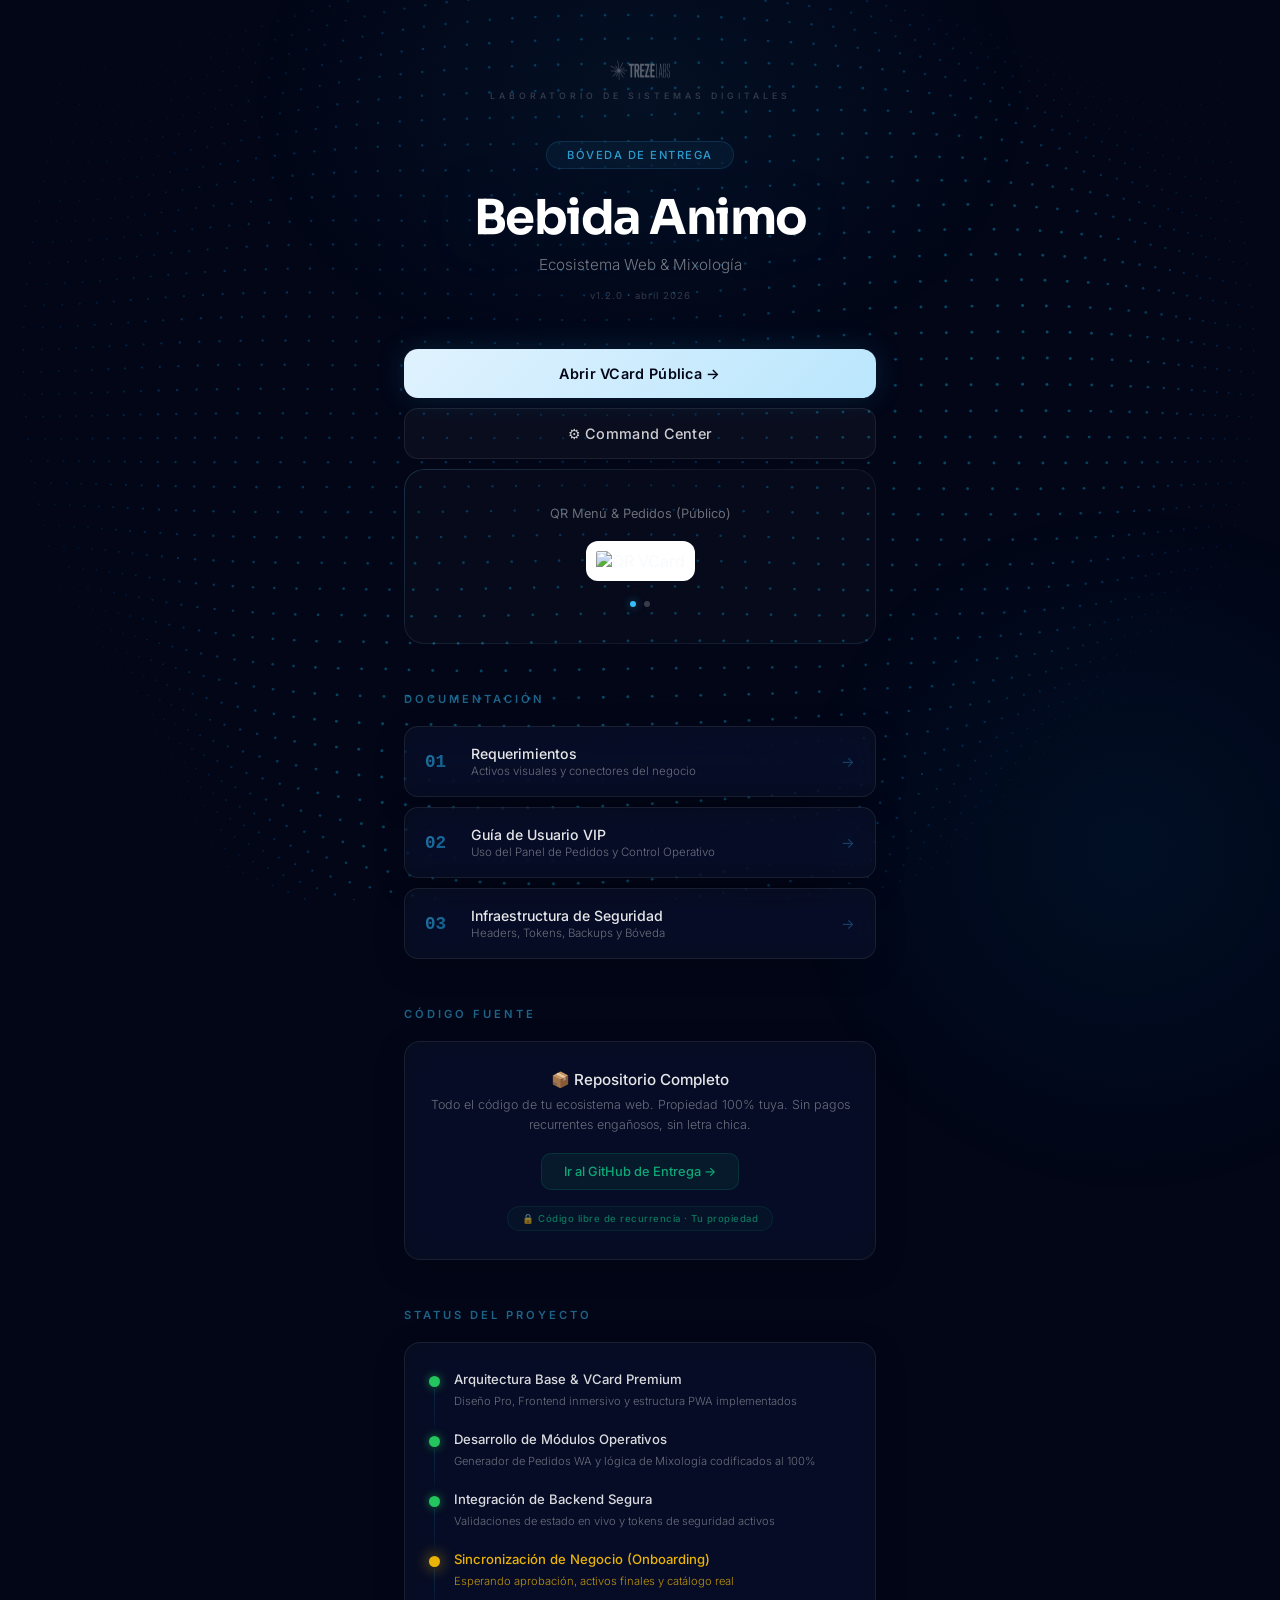
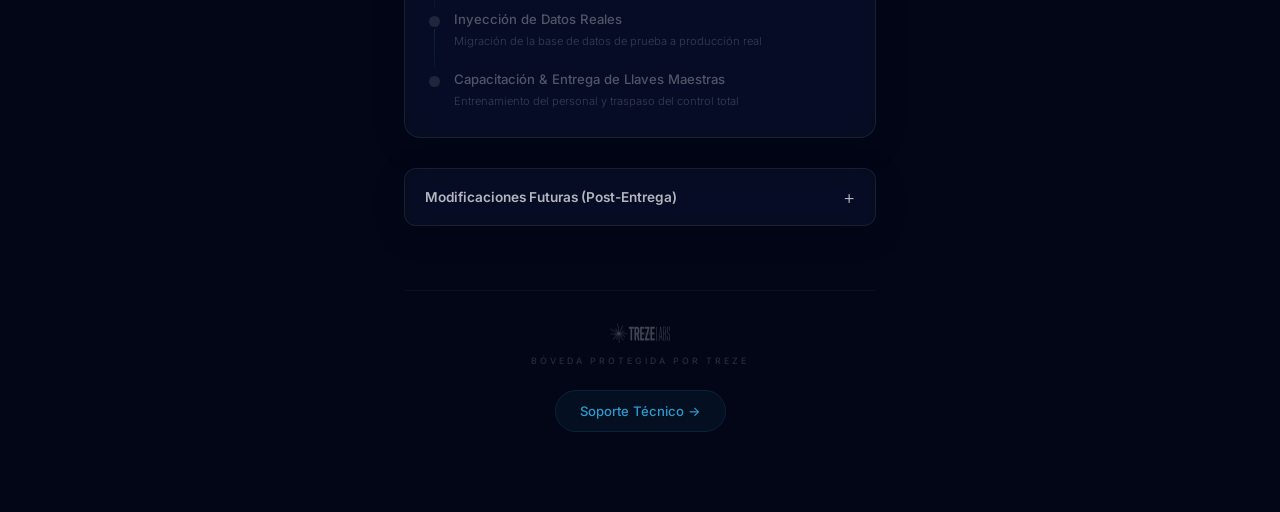
==== commit 0ae87d0e: "style(boveda): Switch title font to Sora 700 — aligns with tech aesthetic" ====
--- a/Documentos_Cliente/index.html
+++ b/Documentos_Cliente/index.html
@@ -19,7 +19,7 @@
     <link rel="icon" type="image/jpeg" href="/treze_icon.jpg">
     <link rel="preconnect" href="https://fonts.googleapis.com">
     <link rel="preconnect" href="https://fonts.gstatic.com" crossorigin>
-    <link href="https://fonts.googleapis.com/css2?family=Inter:wght@300;400;500;600&family=Playfair+Display:ital,wght@1,600&display=swap" rel="stylesheet">
+    <link href="https://fonts.googleapis.com/css2?family=Inter:wght@300;400;500;600&family=Sora:wght@600;700&display=swap" rel="stylesheet">
     <style>
         * { margin:0; padding:0; box-sizing:border-box; }
 
@@ -48,7 +48,7 @@
         /* ===== HERO ===== */
         .hero { text-align:center; margin-bottom:48px; }
         .pill { display:inline-block; background:rgba(56,189,248,0.06); border:1px solid rgba(56,189,248,0.15); padding:6px 20px; border-radius:100px; font-size:0.7rem; font-weight:500; letter-spacing:1.5px; text-transform:uppercase; color:rgba(56,189,248,0.8); margin-bottom:24px; backdrop-filter:blur(10px); }
-        .hero h1 { font-family:'Playfair Display', serif; font-style:italic; font-size:3.2rem; font-weight:600; letter-spacing:-1px; line-height:1.05; color:#fff; margin-bottom:12px; text-shadow: 0 0 80px rgba(56,189,248,0.15); }
+        .hero h1 { font-family:'Sora', sans-serif; font-size:3rem; font-weight:700; letter-spacing:-1.5px; line-height:1.05; color:#fff; margin-bottom:12px; text-shadow: 0 0 80px rgba(56,189,248,0.15); }
         .hero p { font-size:0.95rem; color:rgba(255,255,255,0.45); font-weight:300; }
         .hero .ver { font-size:0.6rem; color:rgba(255,255,255,0.2); margin-top:16px; letter-spacing:1px; }
 
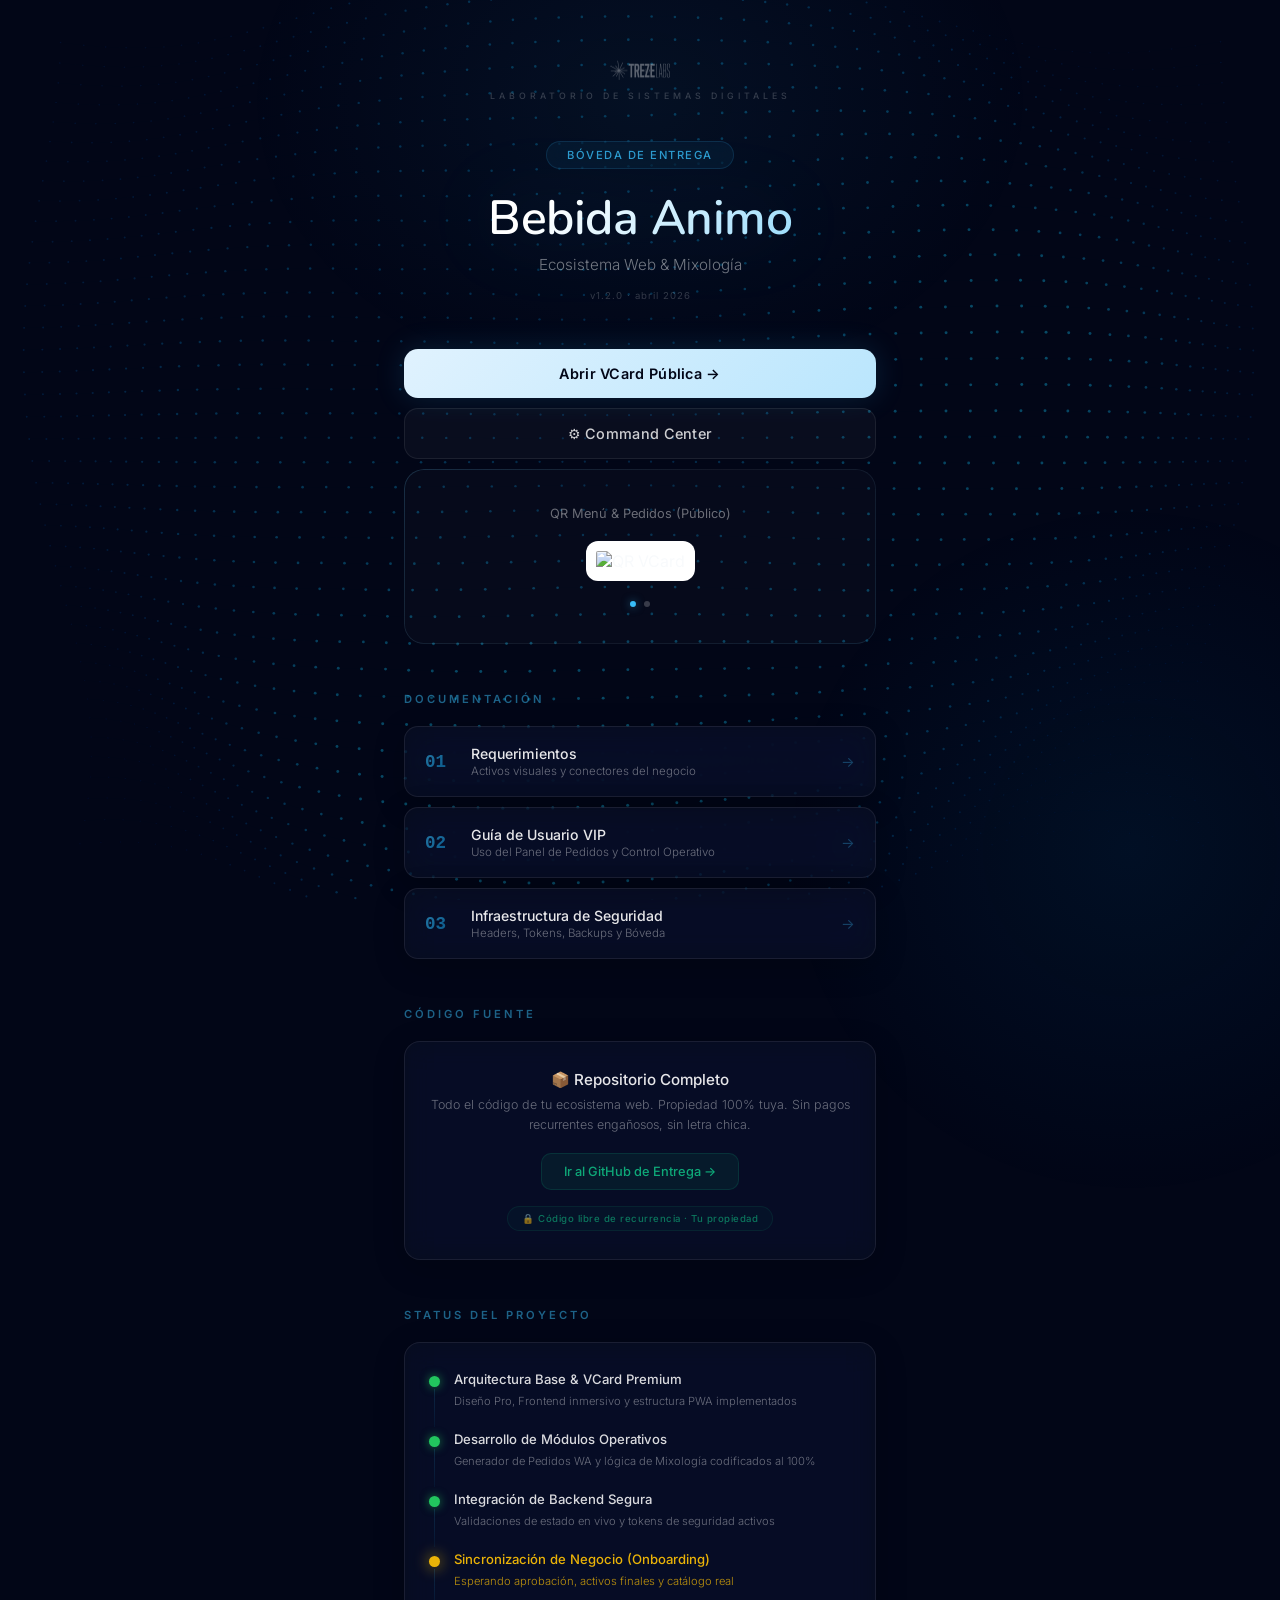
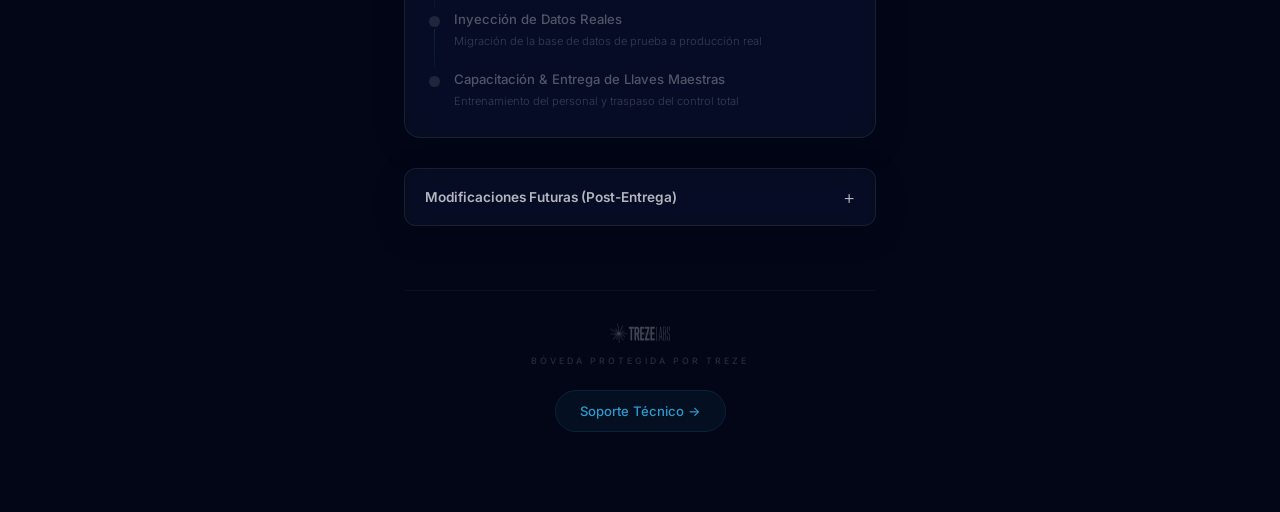
==== commit 82b86dfa: "style(boveda): Nunito 600 + text gradient white→cyan for title" ====
--- a/Documentos_Cliente/index.html
+++ b/Documentos_Cliente/index.html
@@ -19,7 +19,7 @@
     <link rel="icon" type="image/jpeg" href="/treze_icon.jpg">
     <link rel="preconnect" href="https://fonts.googleapis.com">
     <link rel="preconnect" href="https://fonts.gstatic.com" crossorigin>
-    <link href="https://fonts.googleapis.com/css2?family=Inter:wght@300;400;500;600&family=Sora:wght@600;700&display=swap" rel="stylesheet">
+    <link href="https://fonts.googleapis.com/css2?family=Inter:wght@300;400;500;600&family=Nunito:wght@500;600;700&display=swap" rel="stylesheet">
     <style>
         * { margin:0; padding:0; box-sizing:border-box; }
 
@@ -48,7 +48,7 @@
         /* ===== HERO ===== */
         .hero { text-align:center; margin-bottom:48px; }
         .pill { display:inline-block; background:rgba(56,189,248,0.06); border:1px solid rgba(56,189,248,0.15); padding:6px 20px; border-radius:100px; font-size:0.7rem; font-weight:500; letter-spacing:1.5px; text-transform:uppercase; color:rgba(56,189,248,0.8); margin-bottom:24px; backdrop-filter:blur(10px); }
-        .hero h1 { font-family:'Sora', sans-serif; font-size:3rem; font-weight:700; letter-spacing:-1.5px; line-height:1.05; color:#fff; margin-bottom:12px; text-shadow: 0 0 80px rgba(56,189,248,0.15); }
+        .hero h1 { font-family:'Nunito', sans-serif; font-size:3rem; font-weight:600; letter-spacing:-0.5px; line-height:1.05; margin-bottom:12px; background:linear-gradient(135deg, #ffffff 30%, #7dd3fc 100%); -webkit-background-clip:text; -webkit-text-fill-color:transparent; background-clip:text; filter:drop-shadow(0 0 40px rgba(56,189,248,0.15)); }
         .hero p { font-size:0.95rem; color:rgba(255,255,255,0.45); font-weight:300; }
         .hero .ver { font-size:0.6rem; color:rgba(255,255,255,0.2); margin-top:16px; letter-spacing:1px; }
 
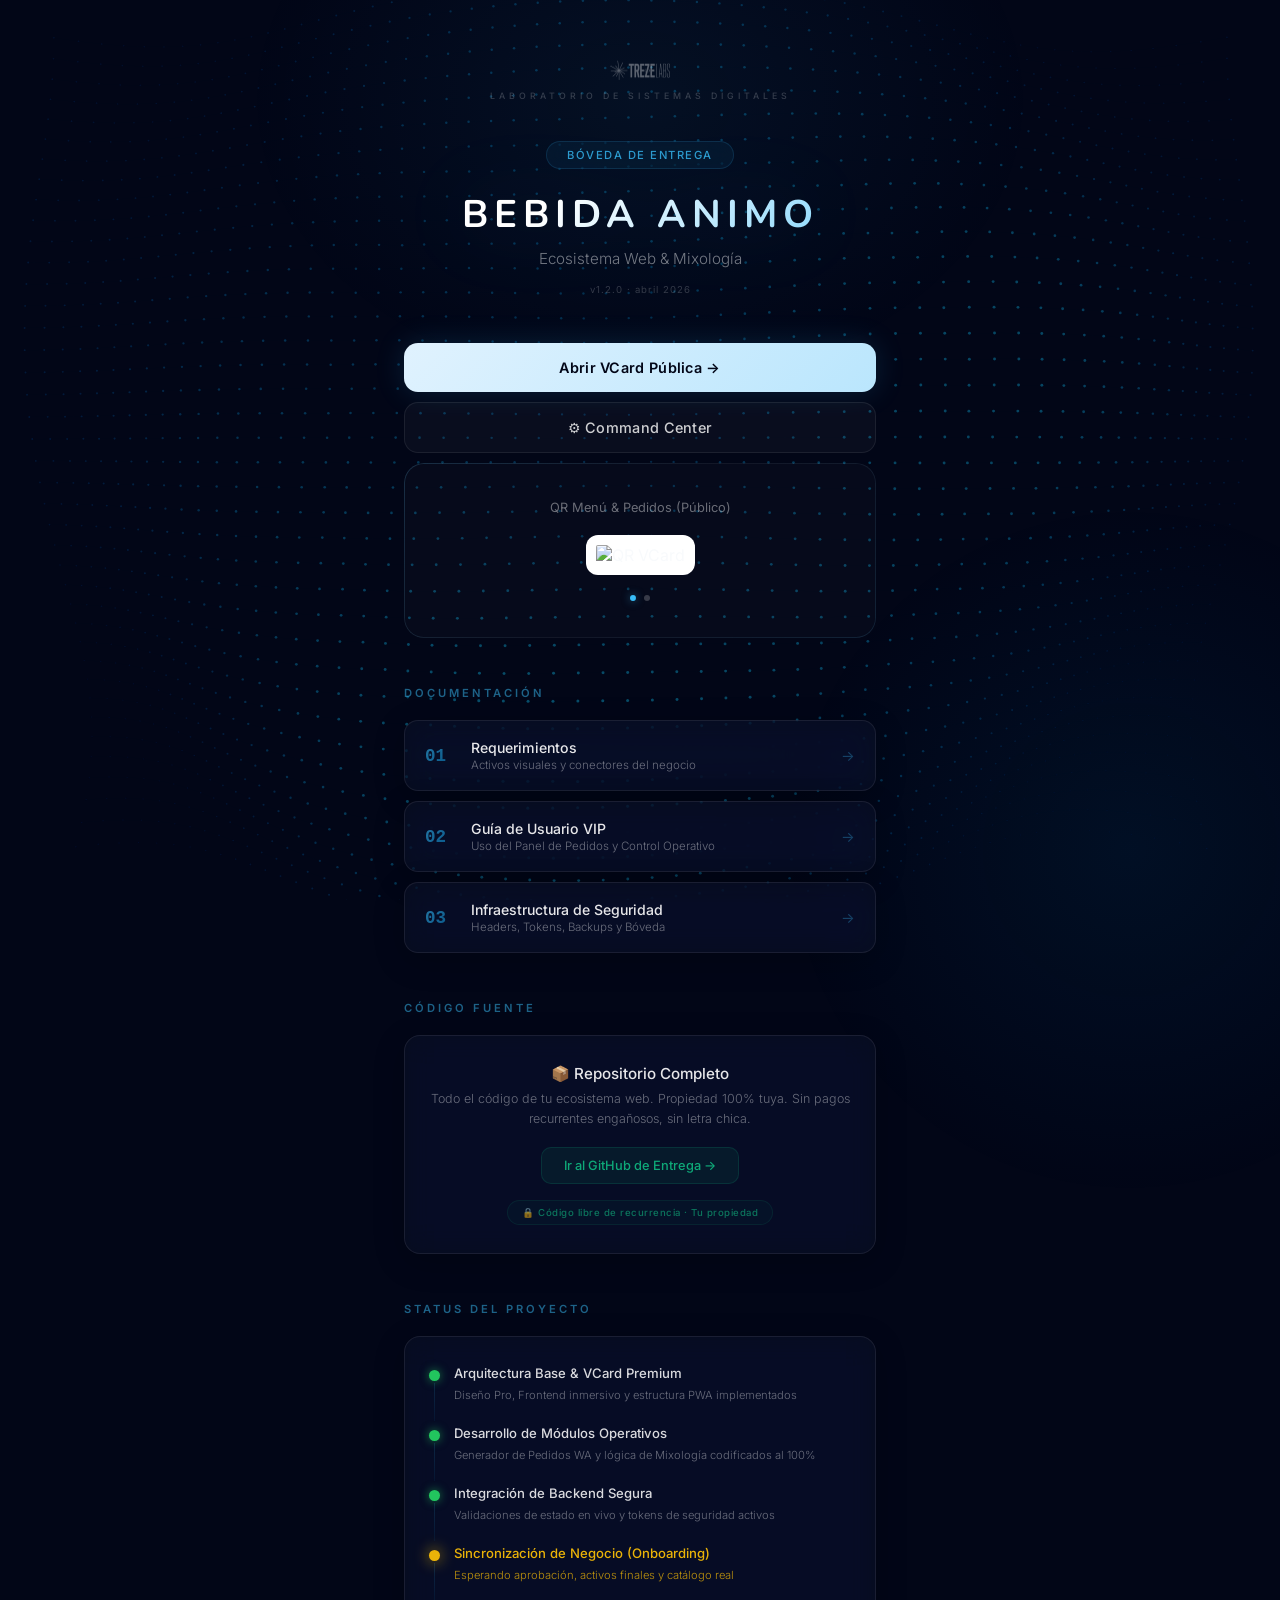
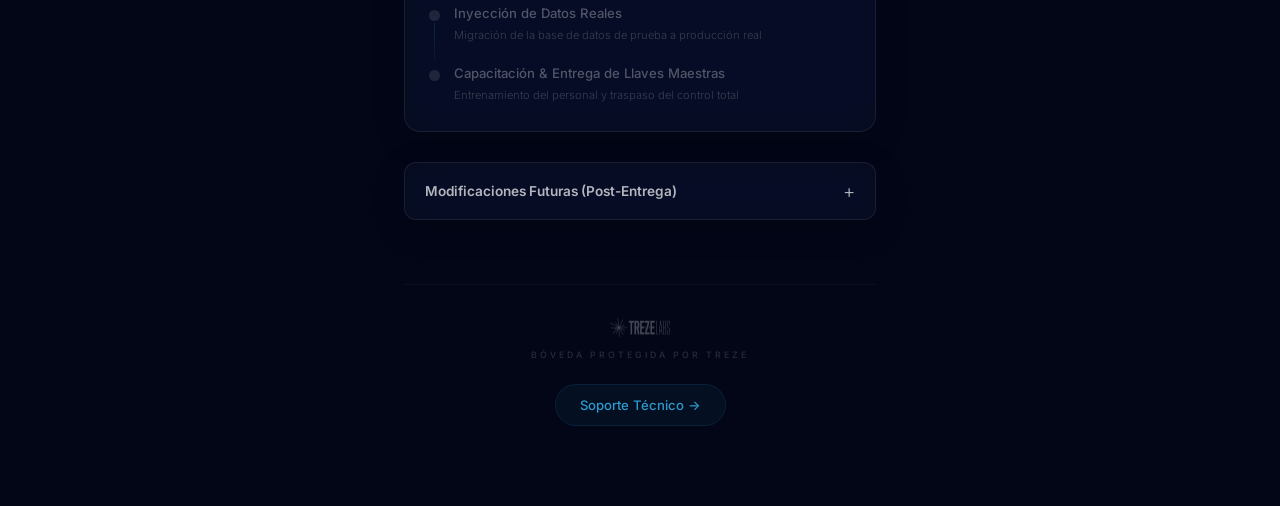
==== commit c6acf1f4: "style(boveda): Uppercase title + wide tracking for design cohesion" ====
--- a/Documentos_Cliente/index.html
+++ b/Documentos_Cliente/index.html
@@ -48,7 +48,7 @@
         /* ===== HERO ===== */
         .hero { text-align:center; margin-bottom:48px; }
         .pill { display:inline-block; background:rgba(56,189,248,0.06); border:1px solid rgba(56,189,248,0.15); padding:6px 20px; border-radius:100px; font-size:0.7rem; font-weight:500; letter-spacing:1.5px; text-transform:uppercase; color:rgba(56,189,248,0.8); margin-bottom:24px; backdrop-filter:blur(10px); }
-        .hero h1 { font-family:'Nunito', sans-serif; font-size:3rem; font-weight:600; letter-spacing:-0.5px; line-height:1.05; margin-bottom:12px; background:linear-gradient(135deg, #ffffff 30%, #7dd3fc 100%); -webkit-background-clip:text; -webkit-text-fill-color:transparent; background-clip:text; filter:drop-shadow(0 0 40px rgba(56,189,248,0.15)); }
+        .hero h1 { font-family:'Nunito', sans-serif; font-size:2.4rem; font-weight:700; letter-spacing:6px; line-height:1.15; text-transform:uppercase; margin-bottom:12px; background:linear-gradient(135deg, #ffffff 30%, #7dd3fc 100%); -webkit-background-clip:text; -webkit-text-fill-color:transparent; background-clip:text; filter:drop-shadow(0 0 40px rgba(56,189,248,0.15)); }
         .hero p { font-size:0.95rem; color:rgba(255,255,255,0.45); font-weight:300; }
         .hero .ver { font-size:0.6rem; color:rgba(255,255,255,0.2); margin-top:16px; letter-spacing:1px; }
 
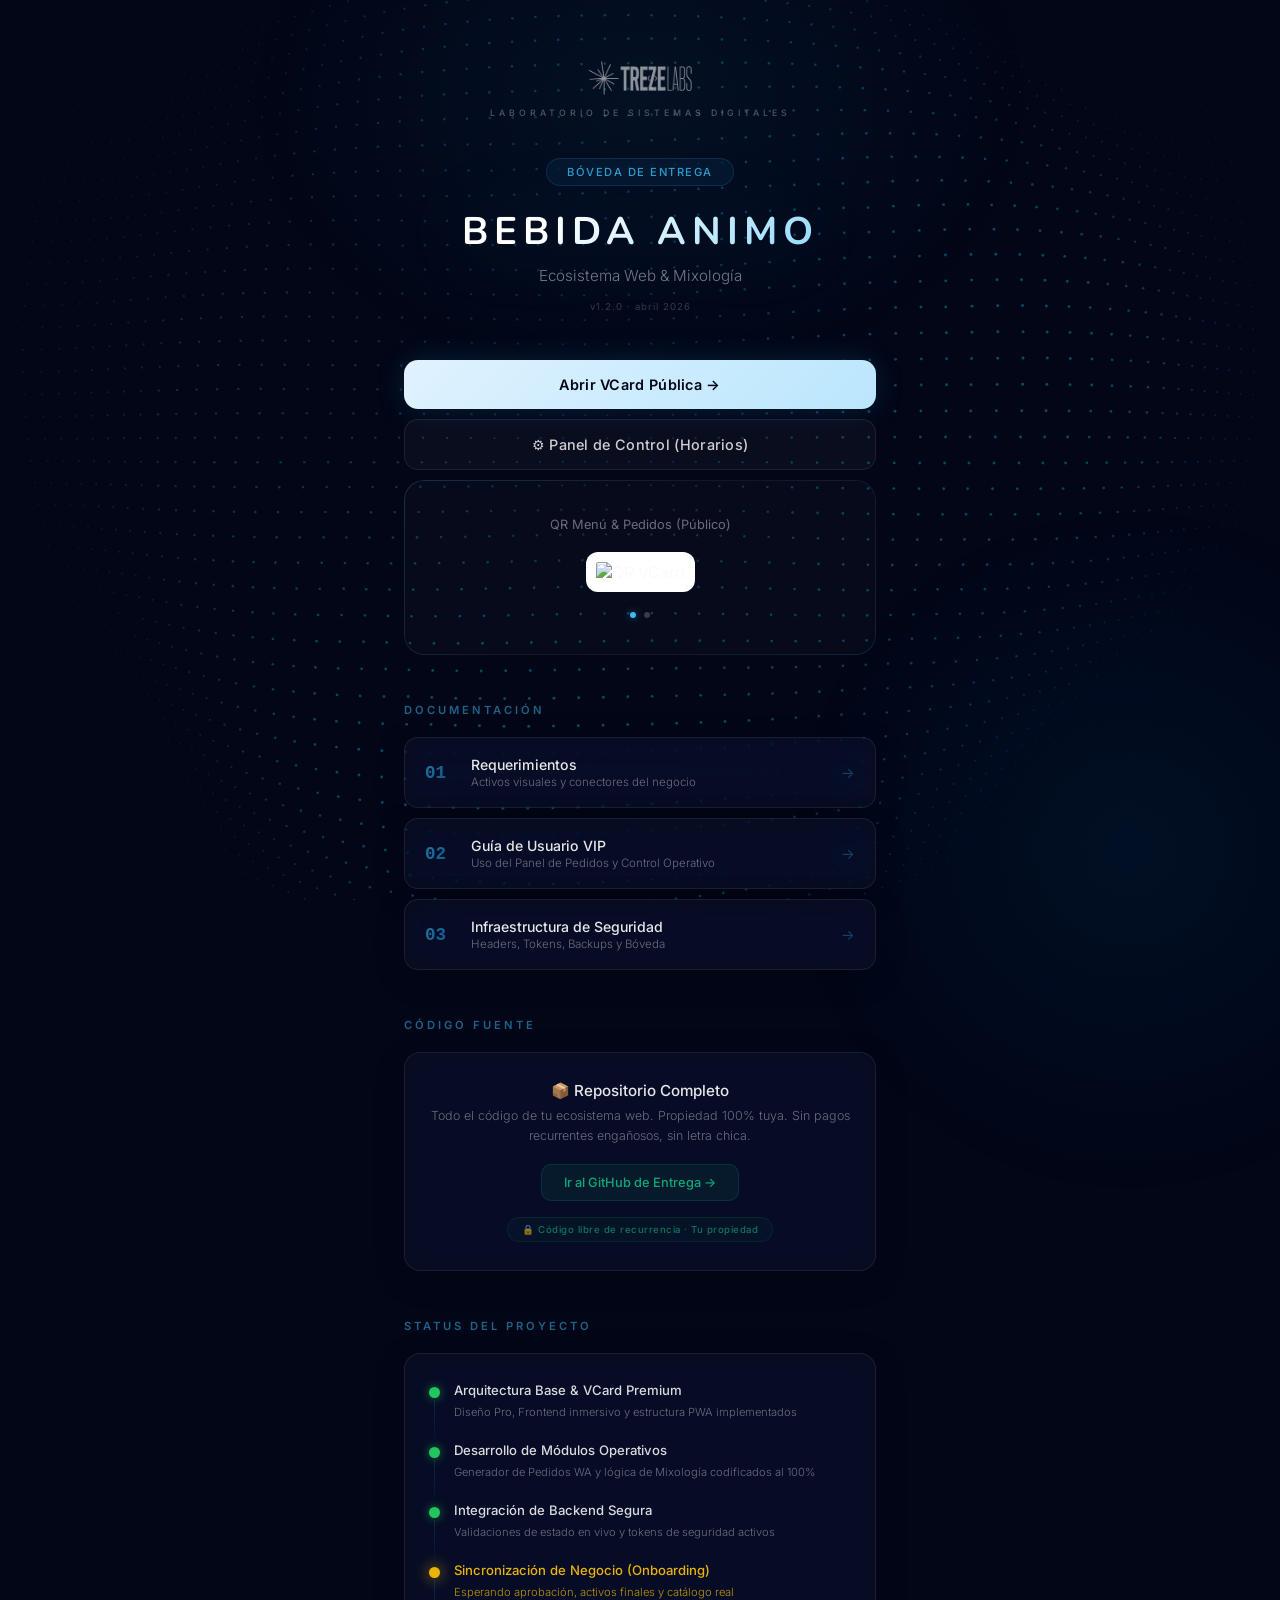
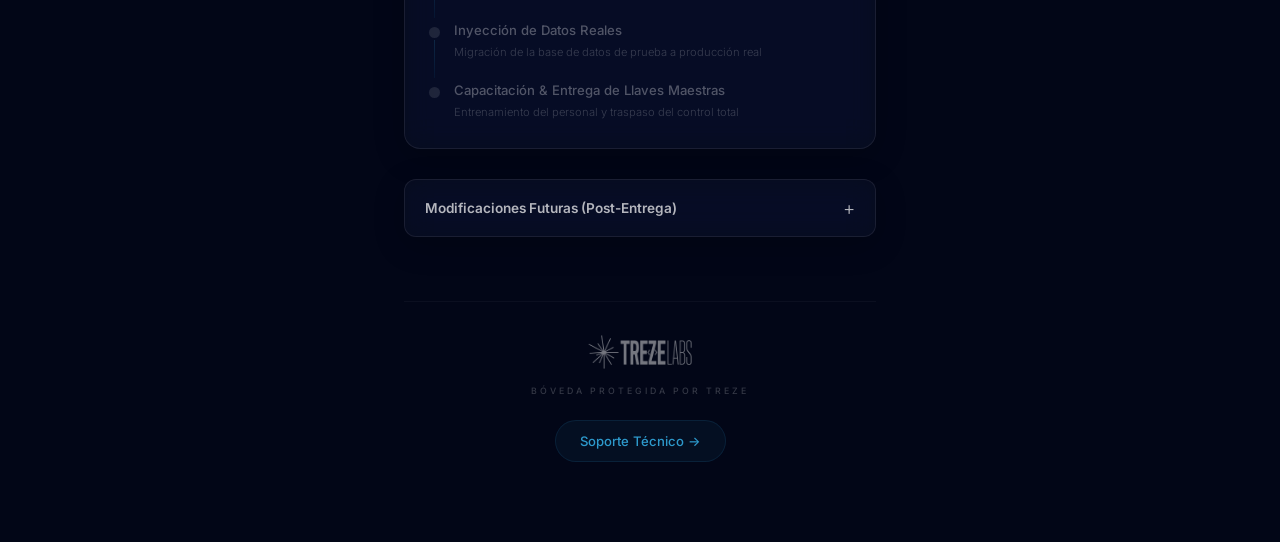
==== commit 93e501f8: "feat: Update social links, add admin panel simulation, refactor cart logic to simulation, update del" ====
--- a/Documentos_Cliente/index.html
+++ b/Documentos_Cliente/index.html
@@ -42,8 +42,8 @@
 
         /* ===== TREZE HEADER ===== */
         .treze-header { text-align: center; margin-bottom: 40px; }
-        .treze-header img { height: 20px; filter: brightness(0) invert(1); opacity: 0.35; margin-bottom: 6px; }
-        .treze-header span { display:block; font-size:0.55rem; letter-spacing:4px; text-transform:uppercase; color:rgba(255,255,255,0.2); font-weight:500; }
+        .treze-header img { height: 35px; filter: brightness(0) invert(1); opacity: 0.55; margin-bottom: 8px; }
+        .treze-header span { display:block; font-size:0.55rem; letter-spacing:4px; text-transform:uppercase; color:rgba(255,255,255,0.3); font-weight:500; }
 
         /* ===== HERO ===== */
         .hero { text-align:center; margin-bottom:48px; }
@@ -139,8 +139,8 @@
 
         /* ===== FOOTER ===== */
         .footer { text-align:center; margin-top:64px; padding-top:32px; border-top:1px solid rgba(255,255,255,0.04); }
-        .footer img { height:20px; filter:brightness(0) invert(1); opacity:0.25; margin-bottom:8px; }
-        .footer .sig { font-size:0.55rem; color:rgba(255,255,255,0.15); letter-spacing:3px; text-transform:uppercase; margin-bottom:24px; font-weight: 500; }
+        .footer img { height:35px; filter:brightness(0) invert(1); opacity:0.45; margin-bottom:12px; }
+        .footer .sig { font-size:0.55rem; color:rgba(255,255,255,0.2); letter-spacing:3px; text-transform:uppercase; margin-bottom:24px; font-weight: 500; }
         .wa-btn { display:inline-flex; align-items:center; gap:8px; background:rgba(56,189,248,0.05); border:1px solid rgba(56,189,248,0.1); color:rgba(56,189,248,0.8); padding:12px 24px; border-radius:100px; font-weight:500; text-decoration:none; font-size:0.82rem; transition:all 0.3s; }
         .wa-btn:hover { background:rgba(56,189,248,0.1); border-color:rgba(56,189,248,0.2); box-shadow: 0 0 20px rgba(56,189,248,0.08); transform:translateY(-1px); }
     </style>
@@ -167,7 +167,7 @@
         </div>
 
         <a href="https://vcard-bebida-animo.vercel.app/" target="_blank" class="btn btn-primary">Abrir VCard Pública →</a>
-        <a href="https://vcard-bebida-animo.vercel.app/admin/index.html" target="_blank" class="btn btn-secondary">⚙ Command Center</a>
+        <a href="https://vcard-bebida-animo.vercel.app/admin.html" target="_blank" class="btn btn-secondary">⚙ Panel de Control (Horarios)</a>
 
         <div class="qr-section">
             <div class="qr-carousel" id="qr-slider">
@@ -177,7 +177,7 @@
                 </div>
                 <div class="qr-slide" id="slide1">
                     <p>QR Command Center (Privado)</p>
-                    <img src="https://api.qrserver.com/v1/create-qr-code/?size=320x320&data=https://vcard-bebida-animo.vercel.app/admin&bgcolor=FFFFFF&color=020617&format=svg" alt="QR Admin">
+                    <img src="https://api.qrserver.com/v1/create-qr-code/?size=320x320&data=https://vcard-bebida-animo.vercel.app/admin.html&bgcolor=FFFFFF&color=020617&format=svg" alt="QR Admin">
                 </div>
             </div>
             <div class="qr-dots">
